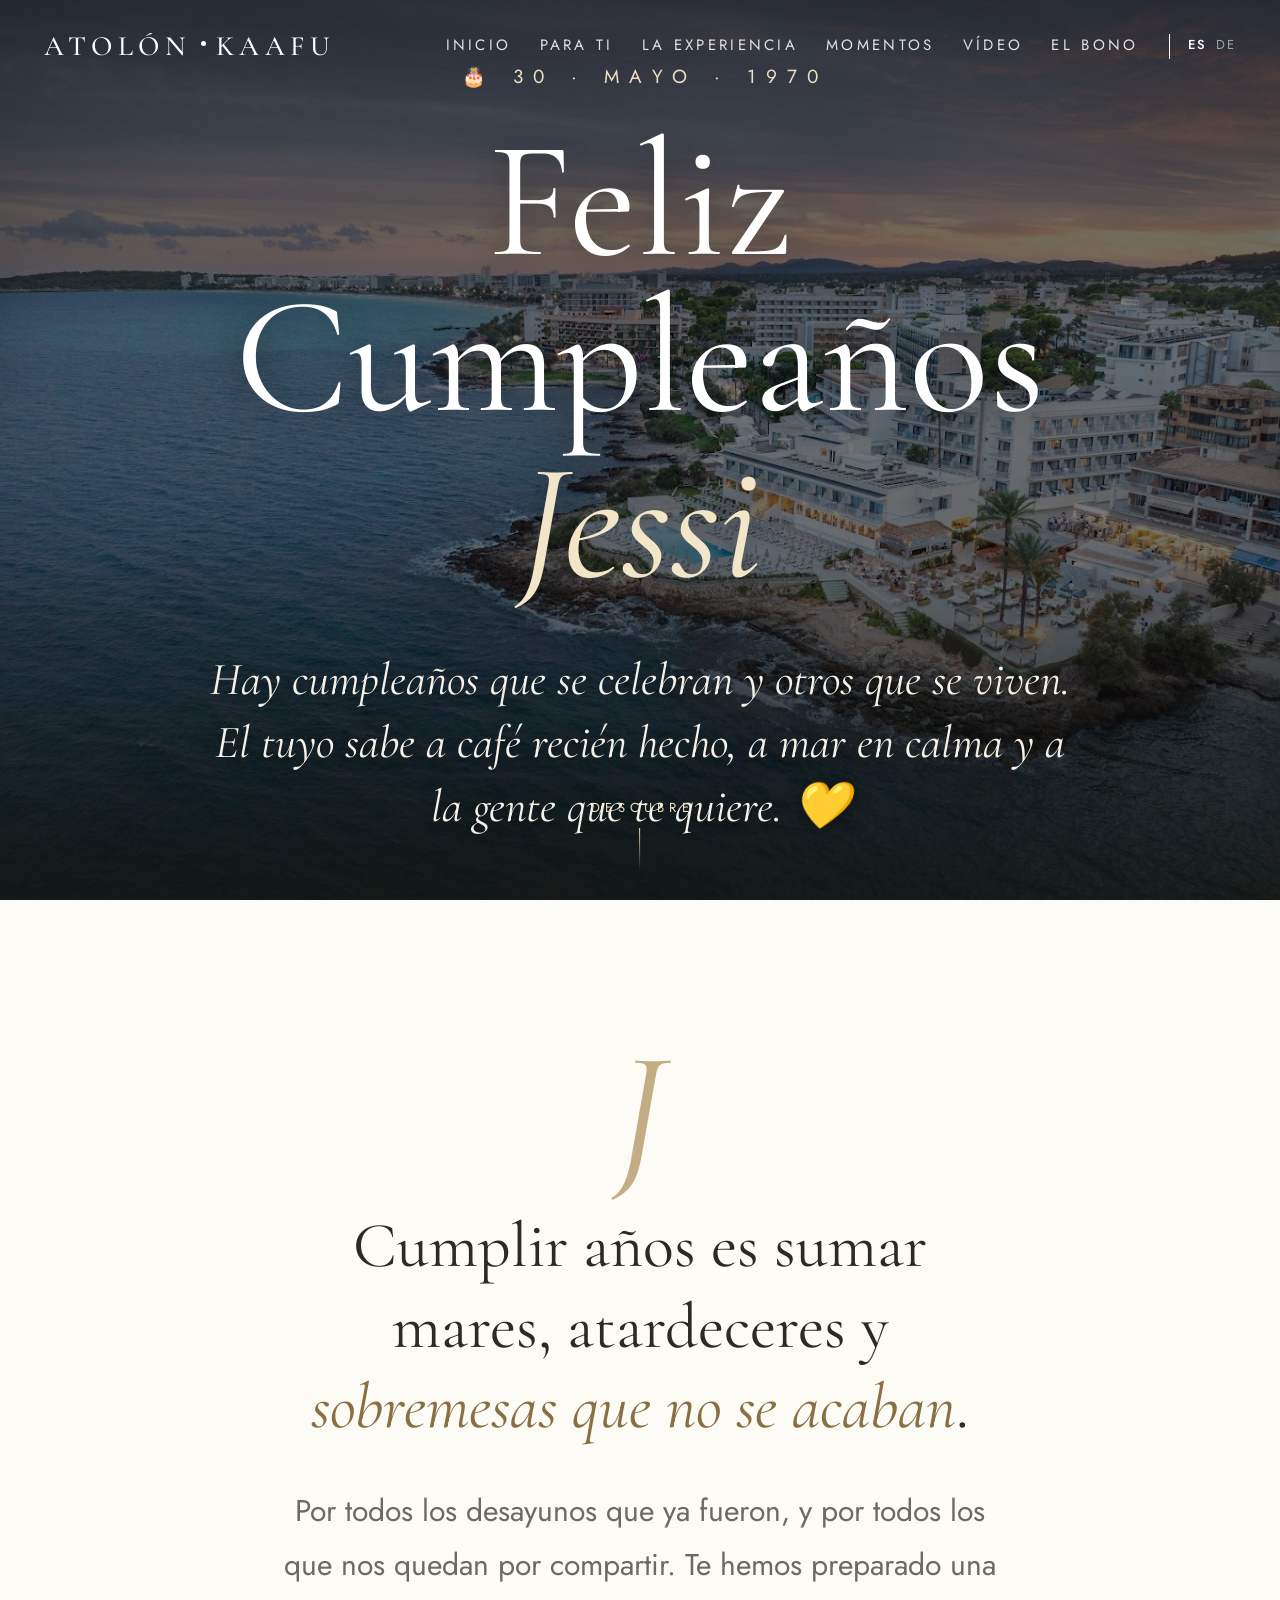
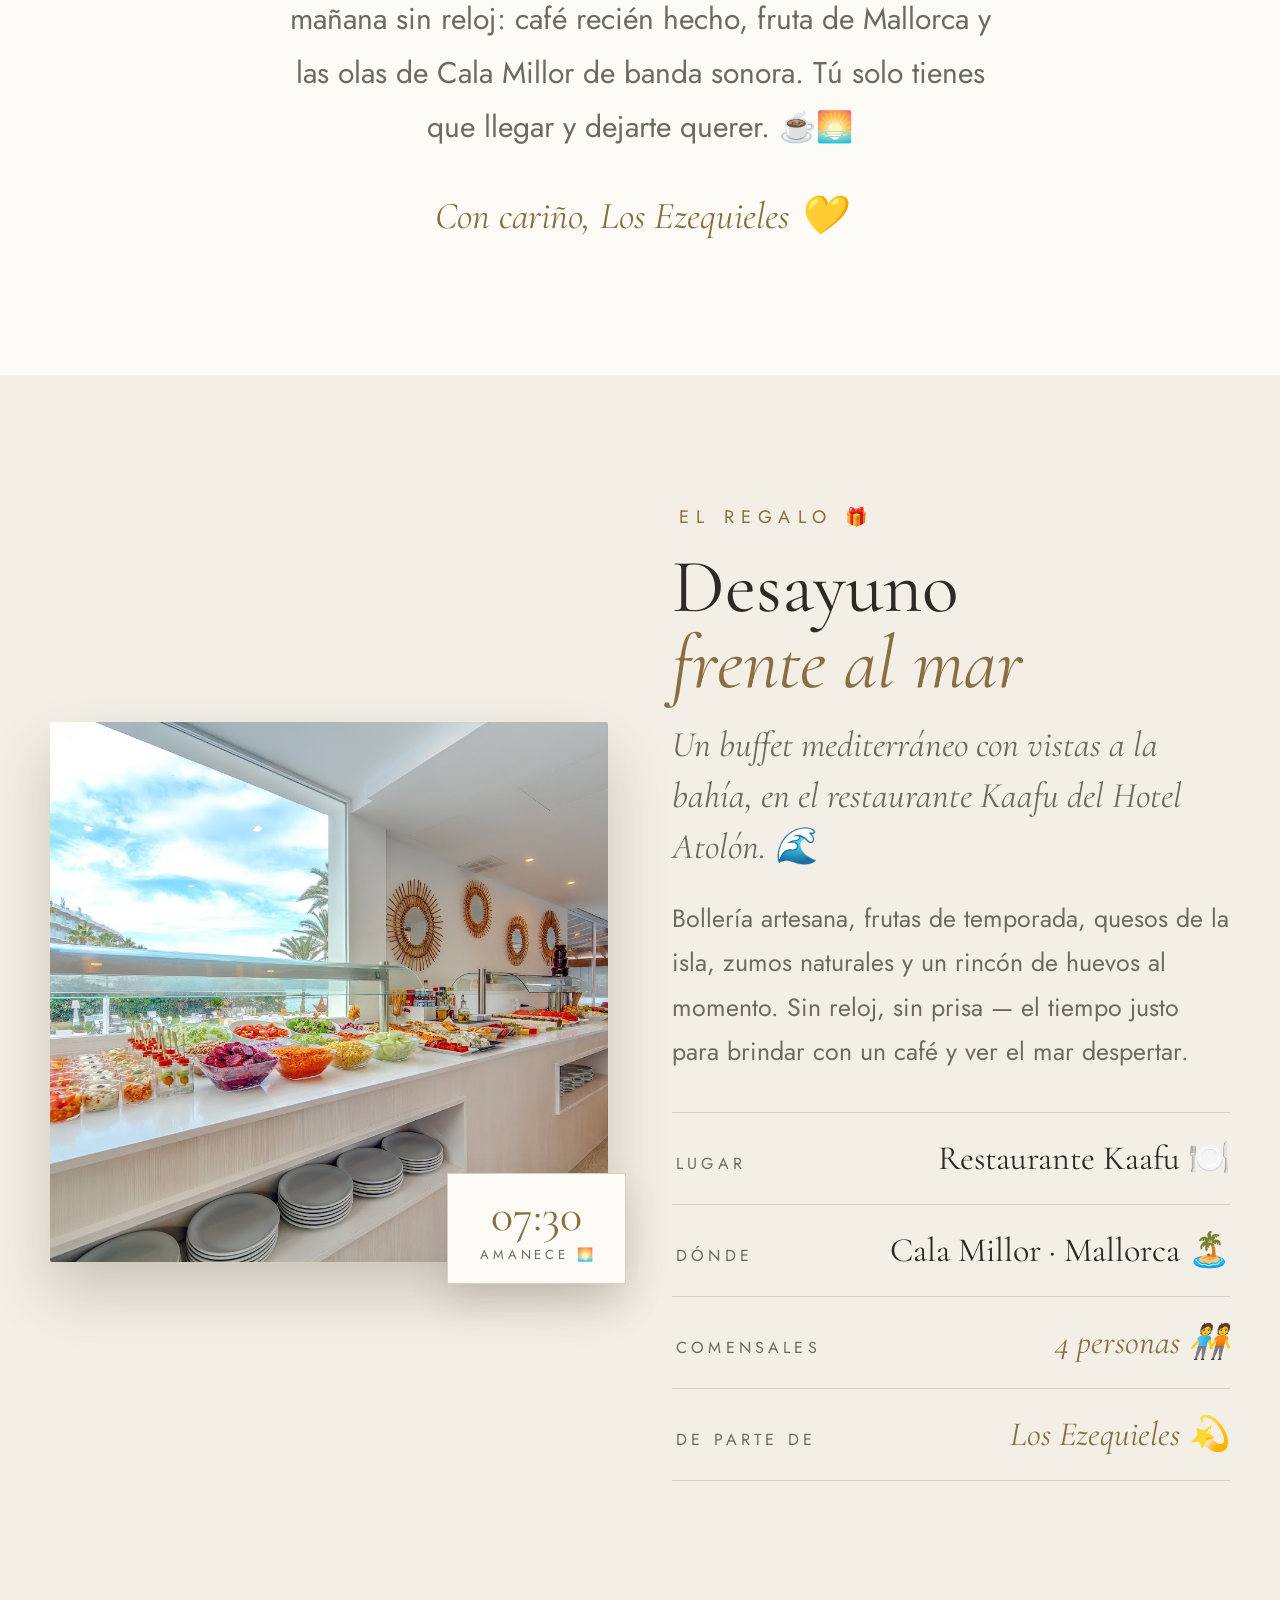
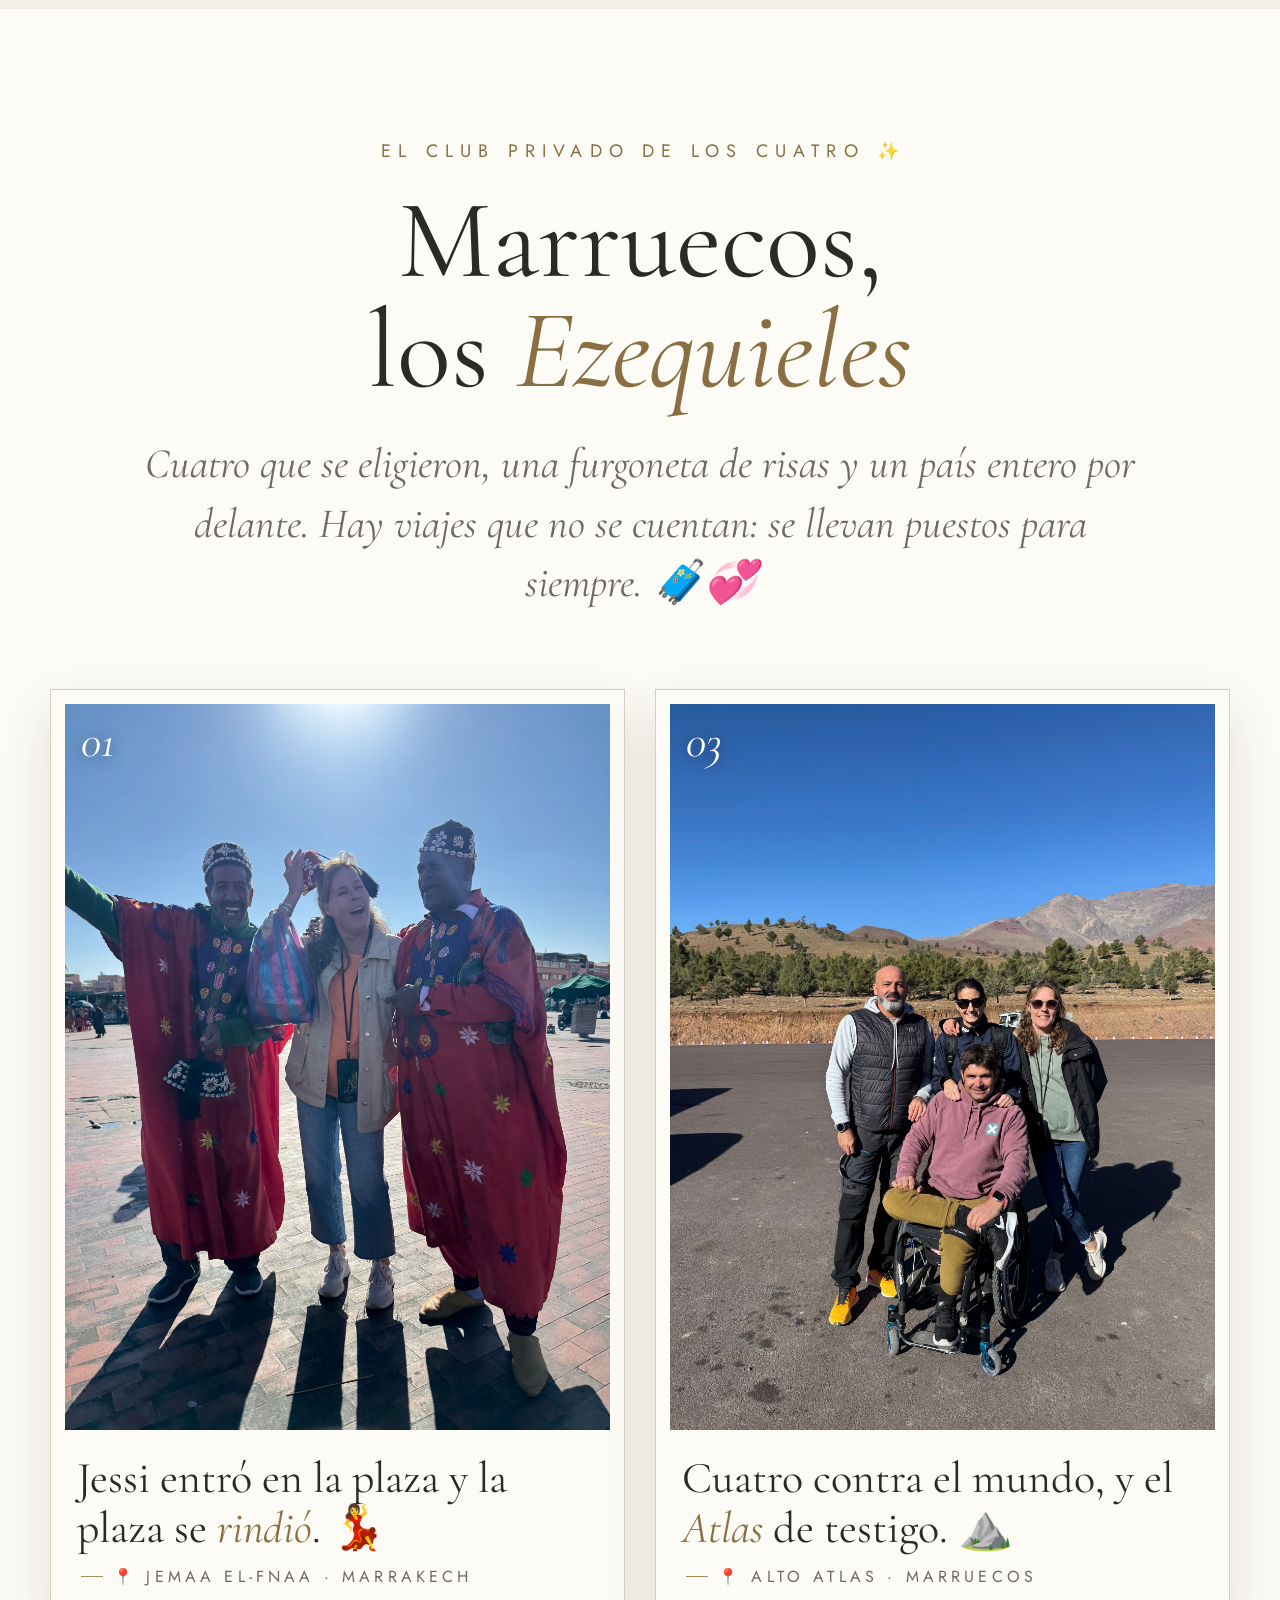
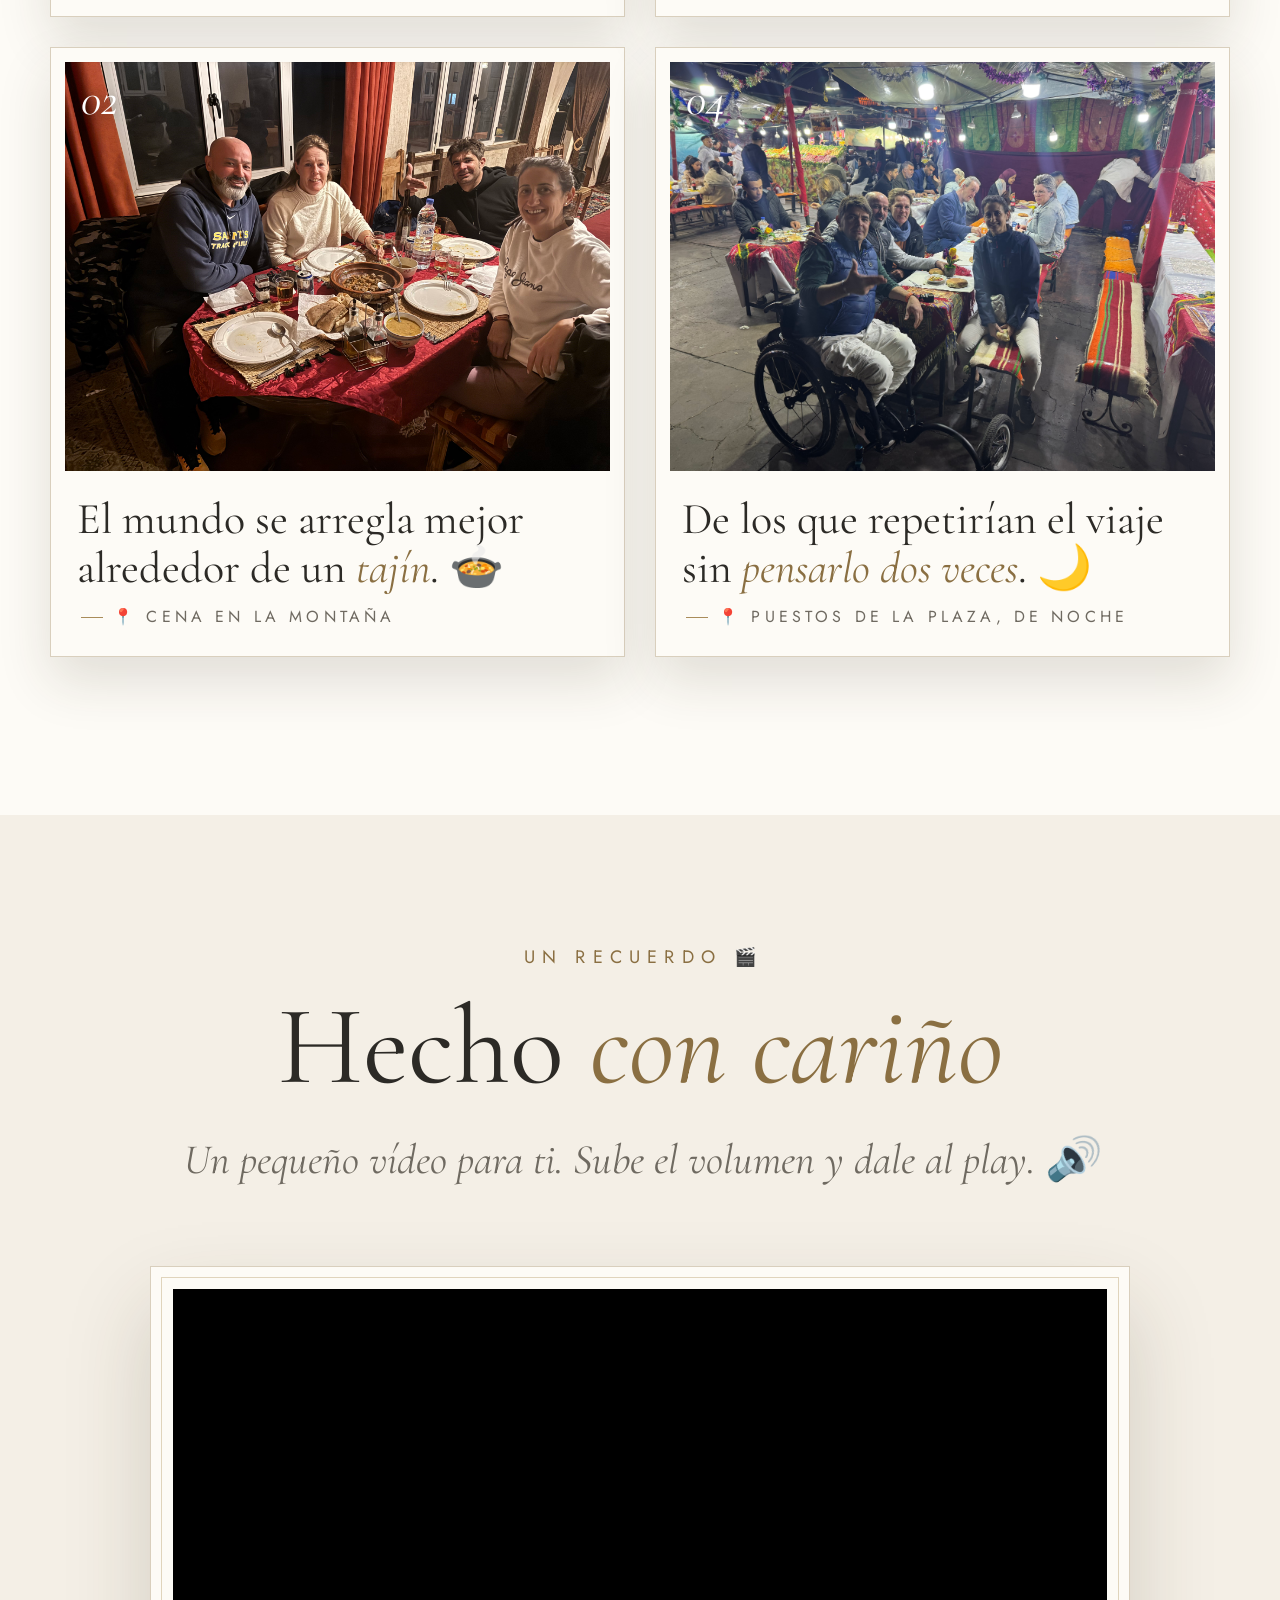
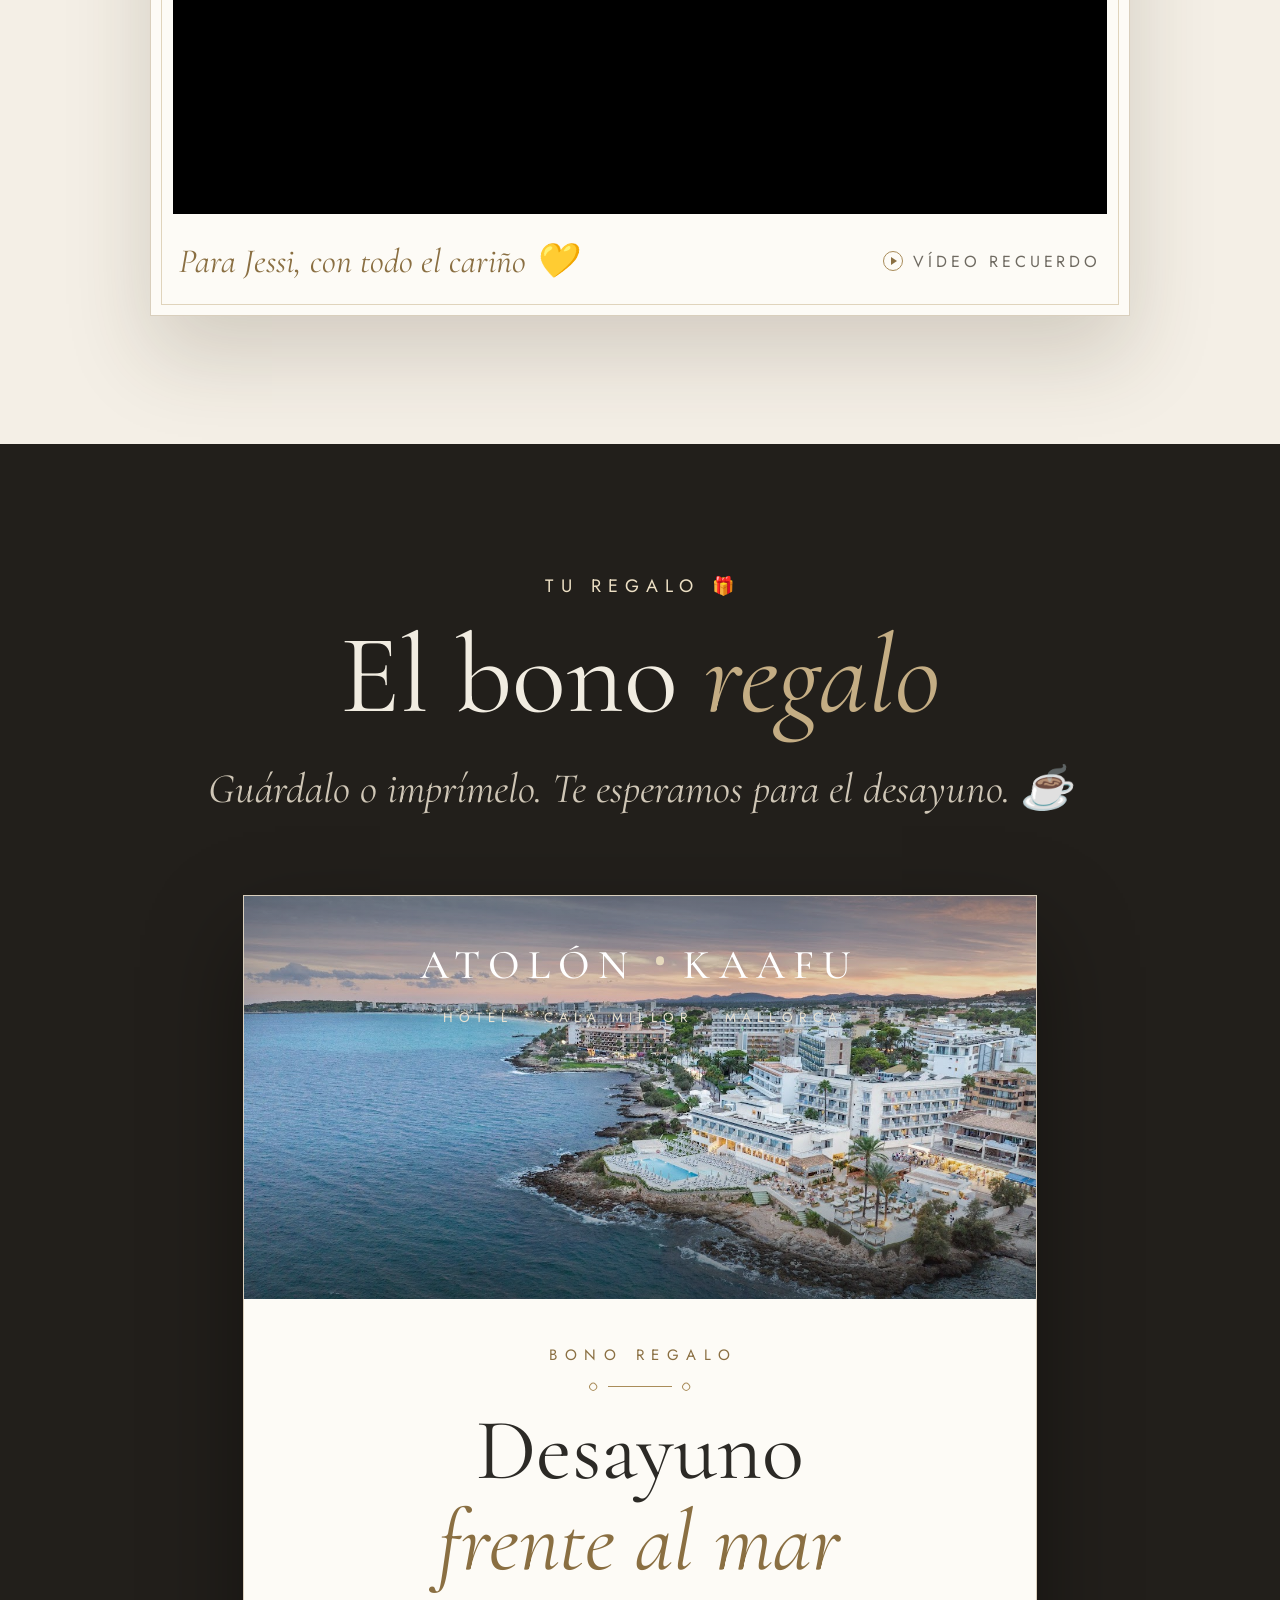
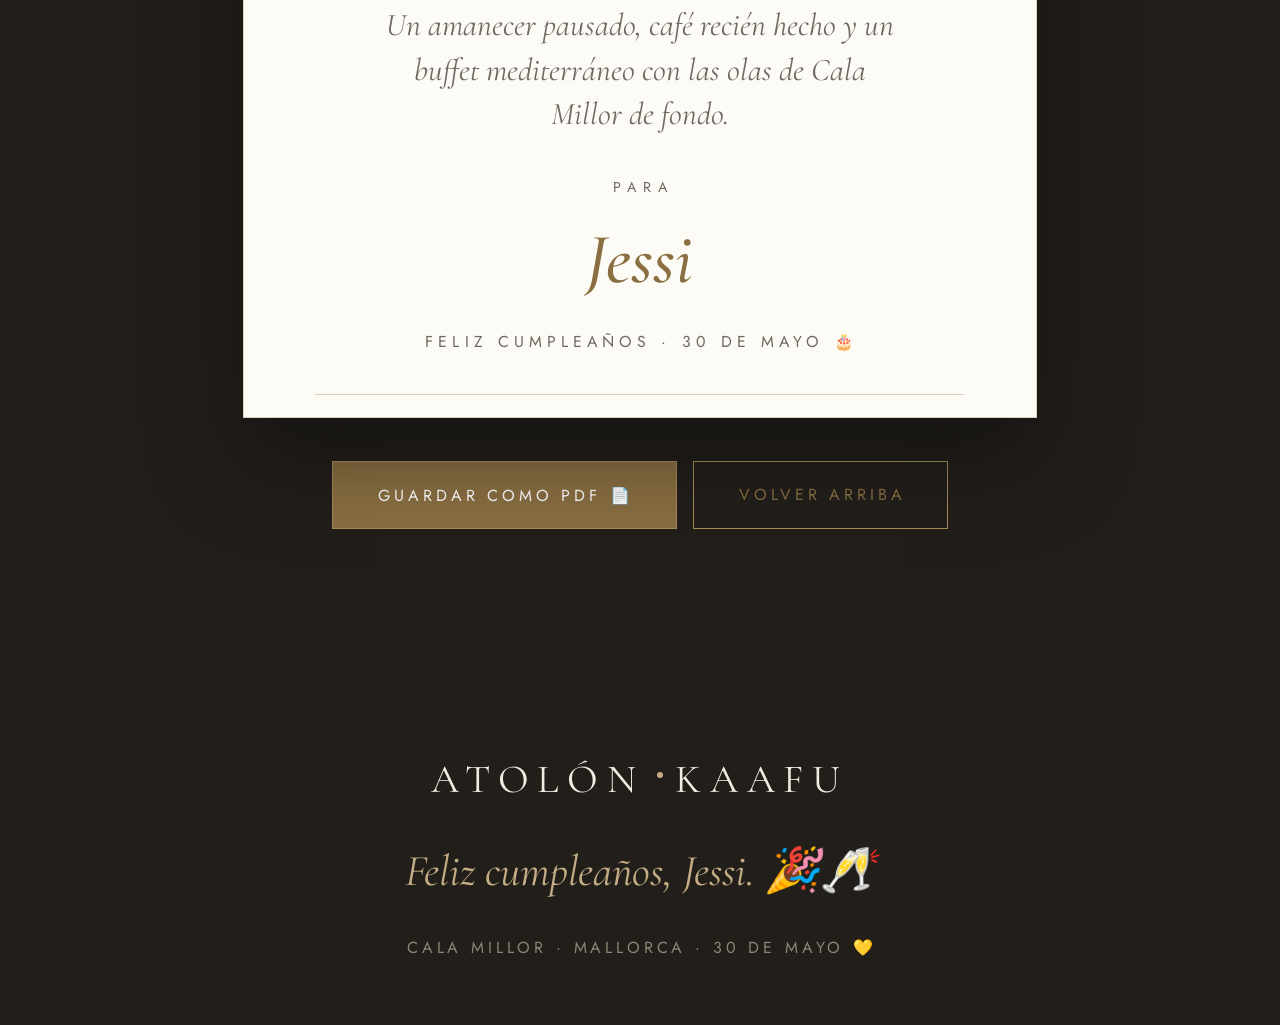
==== index.html @ 01379ce6 "Add files via upload" ====
<!DOCTYPE html>
<html lang="es">
<head>
<meta charset="UTF-8">
<meta name="viewport" content="width=device-width, initial-scale=1.0">
<title>Feliz Cumpleaños, Jessi · Hotel Atolón</title>
<meta name="description" content="Un regalo para Jessi — desayuno frente al mar en el Hotel Atolón, Cala Millor.">
<link rel="preconnect" href="https://fonts.googleapis.com">
<link rel="preconnect" href="https://fonts.gstatic.com" crossorigin>
<link href="https://fonts.googleapis.com/css2?family=Cormorant+Garamond:ital,wght@0,300;0,400;0,500;0,600;1,400;1,500;1,600&family=Jost:wght@300;400;500&display=swap" rel="stylesheet">
<link rel="stylesheet" href="styles.css">
</head>
<body>

  <!-- NAV -->
  <nav class="nav" id="nav">
    <div class="logo">Atolón <span class="dot"></span> Kaafu</div>
    <div class="links">
      <a href="#hero">Inicio</a>
      <a href="#mensaje" class="hide-sm">Para ti</a>
      <a href="#experiencia">La experiencia</a>
      <a href="#momentos" class="hide-sm">Momentos</a>
      <a href="#video" class="hide-sm">Vídeo</a>
      <a href="#bono">El bono</a>
      <span class="lang"><a href="index.html" class="on">ES</a><a href="index-de.html">DE</a></span>
    </div>
  </nav>

  <!-- HERO -->
  <header class="hero" id="hero" data-screen-label="Inicio">
    <div class="bg"><img src="assets/hotel-aerial.jpg" alt="Hotel Atolón frente al mar al atardecer"></div>
    <div class="inner">
      <div class="date">🎂 30 · Mayo · 1970</div>
      <h1>Feliz Cumpleaños<span class="l2">Jessi</span></h1>
      <p class="lede">Hay cumpleaños que se celebran y otros que se viven. El tuyo sabe a café recién hecho, a mar en calma y a la gente que te quiere. 💛</p>
    </div>
    <div class="scrolldown">
      <span class="word">Descubre</span>
      <span class="line"></span>
    </div>
  </header>

  <!-- MENSAJE -->
  <section class="section" id="mensaje" data-screen-label="Mensaje">
    <div class="message">
      <div class="monogram reveal">J</div>
      <p class="quote reveal d1">Cumplir años es sumar mares, atardeceres y <em>sobremesas que no se acaban</em>.</p>
      <p class="body reveal d2">Por todos los desayunos que ya fueron, y por todos los que nos quedan por compartir. Te hemos preparado una mañana sin reloj: café recién hecho, fruta de Mallorca y las olas de Cala Millor de banda sonora. Tú solo tienes que llegar y dejarte querer. ☕🌅</p>
      <p class="sign reveal d2">Con cariño, Los Ezequieles 💛</p>
    </div>
  </section>

  <!-- EXPERIENCIA -->
  <section class="section sand" id="experiencia" data-screen-label="La experiencia">
    <div class="wrap">
      <div class="split">
        <div class="media reveal">
          <img src="assets/breakfast.jpg" alt="Buffet de desayuno del Hotel Atolón con vistas al mar">
          <div class="tag">
            <div class="n">07:30</div>
            <div class="t">Amanece 🌅</div>
          </div>
        </div>
        <div class="copy">
          <div class="eyebrow reveal">El regalo 🎁</div>
          <h2 class="reveal d1">Desayuno<br><span class="script">frente al mar</span></h2>
          <p class="lede reveal d1">Un buffet mediterráneo con vistas a la bahía, en el restaurante Kaafu del Hotel Atolón. 🌊</p>
          <p class="p reveal d2">Bollería artesana, frutas de temporada, quesos de la isla, zumos naturales y un rincón de huevos al momento. Sin reloj, sin prisa — el tiempo justo para brindar con un café y ver el mar despertar.</p>
          <ul class="details reveal d2">
            <li><span class="k">Lugar</span><span class="v">Restaurante Kaafu 🍽️</span></li>
            <li><span class="k">Dónde</span><span class="v">Cala Millor · Mallorca 🏝️</span></li>
            <li><span class="k">Comensales</span><span class="v gold">4 personas 🧑‍🤝‍🧑</span></li>
            <li><span class="k">De parte de</span><span class="v gold">Los Ezequieles 💫</span></li>
          </ul>
        </div>
      </div>
    </div>
  </section>

  <!-- MOMENTOS -->
  <section class="section" id="momentos" data-screen-label="Momentos">
    <div class="wrap">
      <div class="sec-head">
        <div class="eyebrow reveal">El club privado de los cuatro ✨</div>
        <h2 class="reveal d1">Marruecos, los <span class="script">Ezequieles</span></h2>
        <p class="reveal d1">Cuatro que se eligieron, una furgoneta de risas y un país entero por delante. Hay viajes que no se cuentan: se llevan puestos para siempre. 🧳💞</p>
      </div>
      <div class="album reveal d1">

        <article class="pcard">
          <div class="frame">
            <span class="num">01</span>
            <img src="assets/jessi-plaza.jpg" alt="Jessi riendo con dos músicos gnaoua en la plaza Jemaa el-Fnaa">
          </div>
          <div class="cap">
            <div class="t">Jessi entró en la plaza y la plaza se <em>rindió</em>. 💃</div>
            <div class="loc">📍 Jemaa el-Fnaa · Marrakech</div>
          </div>
        </article>

        <article class="pcard">
          <div class="frame">
            <span class="num">02</span>
            <img src="assets/cena-tajine.jpg" alt="Los cuatro cenando un tajín de noche en la montaña">
          </div>
          <div class="cap">
            <div class="t">El mundo se arregla mejor alrededor de un <em>tajín</em>. 🍲</div>
            <div class="loc">📍 Cena en la montaña</div>
          </div>
        </article>

        <article class="pcard">
          <div class="frame">
            <span class="num">03</span>
            <img src="assets/los-cuatro-atlas.jpg" alt="Los cuatro Ezequieles con el Alto Atlas de fondo">
          </div>
          <div class="cap">
            <div class="t">Cuatro contra el mundo, y el <em>Atlas</em> de testigo. ⛰️</div>
            <div class="loc">📍 Alto Atlas · Marruecos</div>
          </div>
        </article>

        <article class="pcard">
          <div class="frame">
            <span class="num">04</span>
            <img src="assets/mercado-noche.jpg" alt="El grupo cenando en los puestos de la plaza de noche">
          </div>
          <div class="cap">
            <div class="t">De los que repetirían el viaje sin <em>pensarlo dos veces</em>. 🌙</div>
            <div class="loc">📍 Puestos de la plaza, de noche</div>
          </div>
        </article>

      </div>
    </div>
  </section>

  <!-- VÍDEO -->
  <section class="section sand" id="video" data-screen-label="Vídeo">
    <div class="wrap">
      <div class="sec-head">
        <div class="eyebrow reveal">Un recuerdo 🎬</div>
        <h2 class="reveal d1">Hecho <span class="script">con cariño</span></h2>
        <p class="reveal d1">Un pequeño vídeo para ti. Sube el volumen y dale al play. 🔊</p>
      </div>
      <div class="video-card reveal d1">
        <div class="video-frame">
          <iframe src="https://www.youtube.com/embed/BehBSQ5WoAU?si=TJUaUdNlnU8aFj0b" title="Vídeo recuerdo para Jessi" frameborder="0" allow="accelerometer; autoplay; clipboard-write; encrypted-media; gyroscope; picture-in-picture; web-share" referrerpolicy="strict-origin-when-cross-origin" allowfullscreen></iframe>
        </div>
        <div class="video-cap">
          <span class="t">Para Jessi, con todo el cariño 💛</span>
          <span class="s"><span class="play"></span>Vídeo recuerdo</span>
        </div>
      </div>
    </div>
  </section>

  <!-- BONO -->
  <section class="section night" id="bono" data-screen-label="El bono">
    <div class="wrap">
      <div class="sec-head">
        <div class="eyebrow light reveal">Tu regalo 🎁</div>
        <h2 class="reveal d1" style="color:#f1ece1">El bono <span style="color:var(--gold-soft);font-style:italic">regalo</span></h2>
        <p class="reveal d1" style="color:#cfc6b6">Guárdalo o imprímelo. Te esperamos para el desayuno. ☕</p>
      </div>

      <div class="bono-stage reveal d1">
        <!-- VOUCHER CARD -->
        <div class="voucher" id="voucherCard" data-screen-label="Bono Regalo">
          <div class="v-hero">
            <img src="assets/hotel-aerial.jpg" alt="Hotel Atolón al atardecer">
            <div class="v-brand">
              <div class="m">Atolón <span class="dot"></span> Kaafu</div>
              <div class="s">Hotel · Cala Millor · Mallorca</div>
            </div>
          </div>
          <div class="v-body">
            <div class="v-eyebrow">Bono Regalo</div>
            <div class="v-rule"></div>
            <h3 class="v-title">Desayuno<br><em>frente al mar</em></h3>
            <p class="v-lede">Un amanecer pausado, café recién hecho y un buffet mediterráneo con las olas de Cala Millor de fondo.</p>
            <div class="v-for">
              <div class="l">Para</div>
              <div class="n">Jessi</div>
              <div class="o">Feliz cumpleaños · 30 de mayo 🎂</div>
            </div>
            <div class="v-offer">
              <div class="col"><span class="k">La experiencia</span><span class="vv">Buffet de desayuno</span></div>
              <div class="thumb"><img src="assets/breakfast.jpg" alt="Buffet de desayuno"></div>
              <div class="col"><span class="k">Comensales</span><span class="vv">4 personas</span></div>
            </div>
            <div class="v-foot">
              <div class="who">De parte de<br><b>Los Ezequieles</b> · seremos 4</div>
              <div class="loc"><div class="big">Hotel Atolón &amp; Kaafu</div>Passeig Marítim, Cala Millor<br>Illes Balears · España</div>
            </div>
          </div>
        </div>
      </div>

      <div class="bono-actions reveal d1">
        <button class="btn solid" onclick="window.print()">Guardar como PDF 📄</button>
        <a class="btn" href="#hero">Volver arriba</a>
      </div>
    </div>
  </section>

  <!-- FOOTER -->
  <footer class="foot-site">
    <div class="logo">Atolón <span class="dot"></span> Kaafu</div>
    <p class="msg">Feliz cumpleaños, Jessi. 🎉🥂</p>
    <p class="fine">Cala Millor · Mallorca · 30 de mayo 💛</p>
  </footer>

  <script>
    document.documentElement.classList.add('js');
    // nav background on scroll
    const nav = document.getElementById('nav');
    const onScroll = () => nav.classList.toggle('solid', window.scrollY > window.innerHeight * 0.7);
    window.addEventListener('scroll', onScroll, {passive:true});
    onScroll();

    // reveal — driven by inline styles so it can never get stuck hidden
    const reveals = [...document.querySelectorAll('.reveal')];
    const hide = (el) => { el.style.opacity = '0'; el.style.transform = 'translateY(28px)'; };
    const show = (el) => { el.style.opacity = '1'; el.style.transform = 'none'; };
    const revealAll = () => reveals.forEach(show);
    const inView = (el) => { const r = el.getBoundingClientRect(); return r.top < window.innerHeight * 0.94 && r.bottom > 0; };

    // set the hidden start state only once we know JS is running
    reveals.forEach(hide);

    // reveal whatever is already on screen on the next frame (so the transition runs)
    requestAnimationFrame(() => reveals.forEach(el => { if (inView(el)) show(el); }));

    if ('IntersectionObserver' in window) {
      const io = new IntersectionObserver((entries) => {
        entries.forEach(e => { if (e.isIntersecting) { show(e.target); io.unobserve(e.target); } });
      }, { threshold: 0.12, rootMargin: '0px 0px -6% 0px' });
      reveals.forEach(el => io.observe(el));
    }
    // scroll backup in case IO is flaky
    window.addEventListener('scroll', () => reveals.forEach(el => { if (inView(el)) show(el); }), { passive: true });
    // safety net: never leave anything hidden
    setTimeout(revealAll, 1600);
  </script>
</body>
</html>
---- styles.css ----
/* ============================================================
   Feliz Cumpleaños Jessi · mini-site
   Visual DNA: Hotel Atolón & Kaafu — Mediterranean, gold, serif
   Tipografía XL + responsive al máximo
   ============================================================ */

:root{
  --ink:#2c2a26;
  --soft:#6f6a61;
  --gold:#a98c5a;
  --gold-deep:#8a6f42;
  --gold-soft:#c4ad84;
  --sand:#f4efe6;
  --sand-deep:#ece4d4;
  --line:#d9cfbd;
  --paper:#fdfbf6;
  --night:#221f1b;
  --serif:'Cormorant Garamond',Georgia,serif;
  --sans:'Jost',-apple-system,sans-serif;
}

*{margin:0;padding:0;box-sizing:border-box;}
html{scroll-behavior:smooth;-webkit-text-size-adjust:100%;}
body{
  font-family:var(--sans);
  color:var(--ink);
  background:var(--paper);
  font-size:clamp(19px,1.3vw + 14px,25px);
  line-height:1.62;
  -webkit-font-smoothing:antialiased;
  overflow-x:hidden;
}
img{display:block;max-width:100%;}
a{color:inherit;text-decoration:none;}

/* ---------- shared atoms ---------- */
.eyebrow{
  font-size:clamp(14px,1.6vw,18px);letter-spacing:.4em;text-transform:uppercase;
  color:var(--gold-deep);font-weight:400;padding-left:.4em;
}
.eyebrow.light{color:#ecdfc4;}

h1,h2,h3{font-family:var(--serif);font-weight:400;line-height:1.04;}
.script{font-style:italic;color:var(--gold-deep);}

/* reveal — JS drives opacity/transform via inline styles (bulletproof).
   Default state is fully visible, so no-JS or JS-failure shows everything. */
.reveal{transition:opacity 1s ease,transform 1s cubic-bezier(.2,.7,.2,1);}
.reveal.d1{transition-delay:.12s;}
.reveal.d2{transition-delay:.24s;}
.reveal.d3{transition-delay:.36s;}

/* ============================================================
   NAV
   ============================================================ */
.nav{
  position:fixed;top:0;left:0;right:0;z-index:50;
  display:flex;align-items:center;justify-content:space-between;gap:16px;
  padding:clamp(14px,2.2vw,24px) clamp(18px,4vw,44px);
  transition:background .5s ease,padding .5s ease,box-shadow .5s ease;
  color:#fff;
}
.nav.solid{
  background:rgba(253,251,246,.93);
  backdrop-filter:blur(10px);
  color:var(--ink);
  padding-top:clamp(11px,1.6vw,16px);padding-bottom:clamp(11px,1.6vw,16px);
  box-shadow:0 1px 0 var(--line);
}
.nav .logo{
  font-family:var(--serif);font-size:clamp(20px,2.4vw,28px);font-weight:500;
  letter-spacing:.2em;text-transform:uppercase;display:flex;align-items:center;gap:10px;white-space:nowrap;
}
.nav .logo .dot{width:5px;height:5px;border-radius:50%;background:currentColor;transform:translateY(-3px);}
.nav .links{display:flex;gap:clamp(16px,2.2vw,34px);align-items:center;}
.nav .links a{
  font-size:clamp(12px,1.3vw,15px);letter-spacing:.22em;text-transform:uppercase;font-weight:400;
  position:relative;padding-bottom:4px;opacity:.85;transition:opacity .3s;white-space:nowrap;
}
.nav .links a:hover{opacity:1;}
.nav .links a::after{
  content:"";position:absolute;left:0;bottom:0;height:1px;width:0;background:currentColor;transition:width .35s ease;
}
.nav .links a:hover::after{width:100%;}
.nav .lang{display:flex;gap:9px;align-items:center;padding-left:clamp(12px,1.6vw,18px);margin-left:2px;border-left:1px solid;border-color:currentColor;}
.nav .lang a{font-size:clamp(11px,1.2vw,13px);letter-spacing:.16em;opacity:.55;transition:opacity .3s;}
.nav .lang a:hover{opacity:.9;}
.nav .lang a.on{opacity:1;font-weight:500;}
@media(max-width:860px){
  .nav .links a.hide-sm{display:none;}
}
@media(max-width:520px){
  .nav .logo{font-size:18px;letter-spacing:.14em;}
  .nav .links{gap:16px;}
  .nav .links a{font-size:12px;letter-spacing:.12em;}
}

/* ============================================================
   HERO
   ============================================================ */
.hero{
  position:relative;height:100vh;height:100svh;min-height:600px;
  display:flex;flex-direction:column;align-items:center;justify-content:center;
  text-align:center;color:#fff;overflow:hidden;
}
.hero .bg{position:absolute;inset:0;}
.hero .bg img{width:100%;height:100%;object-fit:cover;object-position:center 45%;
  filter:brightness(.66) saturate(1.04) contrast(1.04);
  transform:scale(1.06);animation:slowzoom 18s ease-out forwards;}
@keyframes slowzoom{to{transform:scale(1);}}
.hero::after{
  content:"";position:absolute;inset:0;
  background:
    linear-gradient(180deg,rgba(16,18,24,.62) 0%,rgba(16,18,24,.30) 32%,rgba(16,18,24,.34) 60%,rgba(22,20,16,.78) 100%),
    radial-gradient(120% 80% at 50% 42%,rgba(0,0,0,0) 38%,rgba(0,0,0,.34) 100%);
}
.hero .inner{position:relative;z-index:2;padding:0 clamp(20px,5vw,24px);max-width:1000px;}
.hero .date{
  font-size:clamp(13px,1.8vw,19px);letter-spacing:.55em;text-transform:uppercase;color:#ecdfc4;padding-left:.55em;
  margin-bottom:clamp(20px,3vw,30px);
}
.hero h1{
  font-size:clamp(64px,13vw,180px);
  font-weight:400;line-height:.94;text-shadow:0 2px 30px rgba(0,0,0,.28);text-wrap:balance;
}
.hero h1 .l2{display:block;font-style:italic;color:#f3e6c8;margin-top:.06em;}
.hero .lede{
  font-family:var(--serif);font-style:italic;font-size:clamp(25px,3.8vw,46px);
  color:#f6f1e8;margin-top:clamp(28px,4vw,46px);line-height:1.38;max-width:880px;margin-left:auto;margin-right:auto;
  text-shadow:0 1px 18px rgba(0,0,0,.45);
}
.scrolldown{
  position:absolute;bottom:30px;left:50%;transform:translateX(-50%);z-index:2;
  display:flex;flex-direction:column;align-items:center;gap:10px;color:#ecdfc4;
}
.scrolldown .word{font-size:clamp(10px,1.3vw,13px);letter-spacing:.4em;text-transform:uppercase;padding-left:.4em;}
.scrolldown .line{width:1px;height:42px;background:linear-gradient(#ecdfc4,transparent);animation:drop 2s ease-in-out infinite;}
@keyframes drop{0%,100%{opacity:.3;transform:scaleY(.6);}50%{opacity:1;transform:scaleY(1);}}

/* ============================================================
   SECTION shell
   ============================================================ */
.section{padding:clamp(72px,10vw,140px) clamp(20px,4.5vw,44px);position:relative;}
.section.sand{background:var(--sand);}
.section.night{background:var(--night);color:#f1ece1;}
.wrap{max-width:1180px;margin:0 auto;}
.sec-head{text-align:center;max-width:1000px;margin:0 auto clamp(48px,7vw,76px);}
.sec-head h2{font-size:clamp(46px,9vw,112px);margin-top:clamp(14px,2vw,20px);text-wrap:balance;line-height:.98;}
.sec-head p{font-family:var(--serif);font-style:italic;font-size:clamp(24px,3.7vw,42px);color:var(--soft);margin-top:clamp(18px,2.6vw,28px);line-height:1.42;text-wrap:pretty;}

/* ---------- MENSAJE ---------- */
.message{text-align:center;max-width:880px;margin:0 auto;}
.message .monogram{
  font-family:var(--serif);font-style:italic;font-size:clamp(96px,17vw,170px);color:var(--gold-soft);
  line-height:1;opacity:.5;
}
.message .quote{
  font-family:var(--serif);font-size:clamp(30px,6vw,64px);line-height:1.26;color:var(--ink);
  margin-top:8px;font-weight:400;text-wrap:balance;
}
.message .quote em{color:var(--gold-deep);}
.message .body{font-size:clamp(20px,2.7vw,30px);line-height:1.8;color:var(--soft);margin-top:clamp(26px,3.4vw,36px);max-width:720px;margin-left:auto;margin-right:auto;}
.message .sign{font-family:var(--serif);font-style:italic;font-size:clamp(26px,3.4vw,38px);color:var(--gold-deep);margin-top:clamp(24px,3vw,32px);}

/* ---------- EXPERIENCIA (split) ---------- */
.split{display:grid;grid-template-columns:1fr 1fr;gap:clamp(40px,5vw,68px);align-items:center;}
.split .media{position:relative;}
.split .media img{width:100%;height:min(60vh,560px);object-fit:cover;border-radius:2px;
  box-shadow:0 30px 60px rgba(60,48,28,.22);}
.split .media .tag{
  position:absolute;bottom:-22px;right:-18px;background:var(--paper);
  border:1px solid var(--line);padding:clamp(12px,1.6vw,18px) clamp(18px,2.4vw,28px);text-align:center;box-shadow:0 16px 36px rgba(60,48,28,.16);
}
.split .media .tag .n{font-family:var(--serif);font-size:clamp(32px,4vw,46px);color:var(--gold-deep);line-height:1;}
.split .media .tag .t{font-size:clamp(10px,1.3vw,13px);letter-spacing:.3em;text-transform:uppercase;color:var(--soft);margin-top:6px;padding-left:.3em;}
.split .copy h2{font-size:clamp(40px,6vw,76px);margin-top:16px;line-height:1.0;}
.split .copy .lede{font-family:var(--serif);font-style:italic;font-size:clamp(24px,3.2vw,36px);color:var(--soft);margin-top:18px;line-height:1.42;}
.split .copy .p{font-size:clamp(19px,2.2vw,25px);line-height:1.78;color:var(--soft);margin-top:24px;}
.details{list-style:none;margin-top:clamp(28px,3.4vw,38px);border-top:1px solid var(--line);}
.details li{display:flex;justify-content:space-between;align-items:baseline;gap:20px;
  padding:clamp(14px,1.8vw,18px) 0;border-bottom:1px solid var(--line);}
.details li .k{font-size:clamp(13px,1.5vw,16px);letter-spacing:.26em;text-transform:uppercase;color:var(--soft);padding-left:.26em;}
.details li .v{font-family:var(--serif);font-size:clamp(24px,2.9vw,34px);color:var(--ink);text-align:right;}
.details li .v.gold{color:var(--gold-deep);font-style:italic;}
@media(max-width:860px){
  .split{grid-template-columns:1fr;gap:46px;}
  .split .media img{height:min(70vw,460px);}
  .split .media .tag{right:14px;bottom:-18px;}
}

/* ---------- ÁLBUM (photo cards) ---------- */
.album{columns:2;column-gap:clamp(20px,2.6vw,30px);}
.pcard{
  break-inside:avoid;margin:0 0 clamp(20px,2.6vw,30px);background:var(--paper);
  border:1px solid var(--line);padding:clamp(10px,1.4vw,14px) clamp(10px,1.4vw,14px) 0;
  box-shadow:0 24px 50px rgba(60,48,28,.14);
  transition:transform .5s cubic-bezier(.2,.7,.2,1),box-shadow .5s ease;
}
.pcard:hover{transform:translateY(-6px);box-shadow:0 34px 70px rgba(60,48,28,.22);}
.pcard .frame{position:relative;overflow:hidden;background:var(--sand-deep);}
.pcard .frame img{width:100%;display:block;transition:transform 1.2s cubic-bezier(.2,.7,.2,1);}
.pcard:hover .frame img{transform:scale(1.05);}
.pcard .num{
  position:absolute;top:14px;left:16px;z-index:2;
  font-family:var(--serif);font-style:italic;font-size:clamp(34px,4vw,46px);color:#fff;
  text-shadow:0 2px 14px rgba(0,0,0,.5);line-height:1;
}
.pcard .cap{padding:clamp(18px,2.4vw,24px) clamp(8px,1.4vw,12px) clamp(20px,2.6vw,26px);display:flex;flex-direction:column;gap:11px;}
.pcard .cap .t{font-family:var(--serif);font-size:clamp(28px,3.5vw,44px);line-height:1.12;color:var(--ink);text-wrap:pretty;}
.pcard .cap .t em{font-style:italic;color:var(--gold-deep);}
.pcard .cap .loc{
  display:flex;align-items:center;gap:10px;
  font-size:clamp(13px,1.5vw,16px);letter-spacing:.26em;text-transform:uppercase;color:var(--soft);padding-left:.26em;
}
.pcard .cap .loc::before{content:"";width:22px;height:1px;background:var(--gold);flex:none;}
@media(max-width:760px){.album{columns:1;}}

/* ---------- VÍDEO ---------- */
.video-card{
  max-width:980px;margin:0 auto;background:var(--paper);
  border:1px solid var(--line);padding:clamp(12px,2vw,22px);
  box-shadow:0 40px 80px rgba(60,48,28,.18);position:relative;
}
.video-card::before{
  content:"";position:absolute;inset:clamp(6px,1.2vw,10px);border:1px solid var(--gold-soft);opacity:.5;pointer-events:none;
}
.video-frame{position:relative;width:100%;aspect-ratio:16/9;overflow:hidden;background:#000;}
.video-frame iframe{position:absolute;inset:0;width:100%;height:100%;border:0;}
.video-cap{display:flex;align-items:center;justify-content:space-between;gap:14px;
  padding:clamp(14px,2vw,20px) 6px 4px;flex-wrap:wrap;}
.video-cap .t{font-family:var(--serif);font-style:italic;font-size:clamp(24px,3vw,34px);color:var(--gold-deep);}
.video-cap .s{font-size:clamp(13px,1.5vw,16px);letter-spacing:.24em;text-transform:uppercase;color:var(--soft);padding-left:.24em;
  display:flex;align-items:center;gap:10px;}
.video-cap .s .play{width:20px;height:20px;border-radius:50%;border:1px solid var(--gold);
  display:inline-flex;align-items:center;justify-content:center;flex:none;}
.video-cap .s .play::before{content:"";border-left:6px solid var(--gold-deep);
  border-top:4px solid transparent;border-bottom:4px solid transparent;margin-left:1px;}

/* ---------- BONO (voucher card) ---------- */
.bono-stage{display:flex;flex-direction:column;align-items:center;}
.bono-actions{margin-top:clamp(28px,4vw,44px);display:flex;gap:16px;flex-wrap:wrap;justify-content:center;}
.btn{
  font-family:var(--sans);font-size:clamp(13px,1.6vw,16px);letter-spacing:.24em;text-transform:uppercase;
  padding:clamp(16px,2.1vw,20px) clamp(30px,3.6vw,42px);border:1px solid var(--gold);color:var(--gold-deep);background:transparent;
  cursor:pointer;transition:all .35s ease;padding-left:calc(clamp(30px,3.6vw,42px) + .24em);
}
.btn:hover{background:var(--gold-deep);color:#fff;border-color:var(--gold-deep);}
.btn.solid{background:var(--gold-deep);color:#fff;}
.btn.solid:hover{background:var(--ink);border-color:var(--ink);}

/* the card itself — A4 ratio, scales down responsively.
   Type is sized in cqw (container width) so it always fits the card. */
.voucher{
  width:210mm;max-width:100%;
  aspect-ratio:210/297;
  background:var(--paper);position:relative;overflow:hidden;
  box-shadow:0 40px 90px rgba(0,0,0,.4);
  border:1px solid var(--line);
  display:flex;flex-direction:column;
  container-type:inline-size;
}
.v-hero{position:relative;height:36%;flex:none;overflow:hidden;}
.v-hero img{width:100%;height:100%;object-fit:cover;object-position:center 42%;}
.v-hero::after{content:"";position:absolute;inset:0;
  background:linear-gradient(180deg,rgba(20,22,28,.4) 0%,rgba(20,22,28,0) 30%),
            linear-gradient(0deg,rgba(28,26,22,.5) 0%,rgba(28,26,22,0) 40%);}
.v-brand{position:absolute;top:9%;left:0;right:0;text-align:center;z-index:3;color:#fff;}
.v-brand .m{font-family:var(--serif);font-weight:500;font-size:5.2cqw;letter-spacing:.2em;text-transform:uppercase;
  display:flex;align-items:center;justify-content:center;gap:2.4cqw;}
.v-brand .m .dot{width:1.1cqw;height:1.1cqw;border-radius:50%;background:#e6d9bd;transform:translateY(-.6cqw);}
.v-brand .s{margin-top:1cqw;font-size:1.7cqw;letter-spacing:.46em;text-transform:uppercase;color:#e9e2d2;padding-left:.46em;}
.v-body{flex:1;padding:5.5cqw 9cqw 0;display:flex;flex-direction:column;align-items:center;text-align:center;}
.v-eyebrow{font-size:1.9cqw;letter-spacing:.5em;text-transform:uppercase;color:var(--gold-deep);padding-left:.5em;}
.v-rule{width:8cqw;height:1px;background:var(--gold);margin:2.4cqw 0;position:relative;}
.v-rule::before,.v-rule::after{content:"";position:absolute;top:50%;width:.8cqw;height:.8cqw;border:1px solid var(--gold);
  border-radius:50%;transform:translateY(-50%) rotate(45deg);}
.v-rule::before{left:-2.4cqw;}.v-rule::after{right:-2.4cqw;}
.v-title{font-family:var(--serif);font-size:11cqw;line-height:1.04;color:var(--ink);}
.v-title em{font-style:italic;color:var(--gold-deep);white-space:nowrap;}
.v-lede{font-family:var(--serif);font-style:italic;font-size:4cqw;color:var(--soft);margin-top:2cqw;line-height:1.4;max-width:80%;}
.v-for{margin-top:5cqw;}
.v-for .l{font-size:1.8cqw;letter-spacing:.5em;text-transform:uppercase;color:var(--soft);padding-left:.5em;}
.v-for .n{font-family:var(--serif);font-size:9cqw;font-style:italic;font-weight:500;color:var(--gold-deep);margin-top:.4cqw;}
.v-for .o{margin-top:1.4cqw;font-size:2cqw;letter-spacing:.32em;text-transform:uppercase;color:var(--soft);padding-left:.32em;}
.v-offer{margin-top:5cqw;width:100%;border-top:1px solid var(--line);border-bottom:1px solid var(--line);
  padding:4cqw 0;display:grid;grid-template-columns:1fr auto 1fr;align-items:center;gap:3cqw;}
.v-offer .col{display:flex;flex-direction:column;align-items:center;gap:1cqw;}
.v-offer .k{font-size:1.7cqw;letter-spacing:.36em;text-transform:uppercase;color:var(--soft);padding-left:.36em;}
.v-offer .vv{font-family:var(--serif);font-size:4.4cqw;color:var(--ink);font-weight:500;}
.v-offer .thumb{width:22cqw;height:14.5cqw;overflow:hidden;border:3px solid #fff;box-shadow:0 6px 16px rgba(60,50,30,.22);}
.v-offer .thumb img{width:100%;height:100%;object-fit:cover;}
.v-foot{margin-top:auto;width:100%;background:var(--sand);border-top:1px solid var(--line);
  padding:3.4cqw 9cqw;display:flex;align-items:center;justify-content:space-between;text-align:left;}
.v-foot .who{font-size:1.8cqw;letter-spacing:.16em;color:var(--soft);line-height:1.7;text-transform:uppercase;}
.v-foot .who b{color:var(--gold-deep);font-weight:500;}
.v-foot .loc{text-align:right;font-size:1.7cqw;letter-spacing:.14em;color:var(--soft);line-height:1.7;text-transform:uppercase;}
.v-foot .loc .big{font-family:var(--serif);font-size:3.3cqw;letter-spacing:.06em;color:var(--ink);text-transform:none;font-style:italic;}

/* ============================================================
   FOOTER
   ============================================================ */
.foot-site{background:var(--night);color:#cfc6b6;text-align:center;padding:clamp(60px,8vw,90px) 24px clamp(48px,6vw,64px);}
.foot-site .logo{font-family:var(--serif);font-size:clamp(26px,3.6vw,40px);letter-spacing:.22em;text-transform:uppercase;color:#f1ece1;
  display:flex;align-items:center;justify-content:center;gap:12px;}
.foot-site .logo .dot{width:6px;height:6px;border-radius:50%;background:var(--gold-soft);transform:translateY(-4px);}
.foot-site .msg{font-family:var(--serif);font-style:italic;font-size:clamp(26px,3.8vw,44px);color:var(--gold-soft);margin-top:24px;}
.foot-site .fine{font-size:clamp(13px,1.5vw,16px);letter-spacing:.24em;text-transform:uppercase;color:#8d8576;margin-top:28px;padding-left:.24em;}

/* ============================================================
   PRINT — only the voucher
   ============================================================ */
@media print{
  @page{size:A4 portrait;margin:0;}
  body{background:#fff;}
  body>*{display:none !important;}
  #bono{display:block !important;padding:0 !important;background:#fff !important;}
  #bono .wrap,#bono .sec-head,#bono .bono-actions{display:none !important;}
  #bono .bono-stage{display:block !important;}
  .voucher{
    width:210mm !important;height:297mm !important;aspect-ratio:auto !important;
    box-shadow:none !important;border:none !important;margin:0 !important;
    -webkit-print-color-adjust:exact;print-color-adjust:exact;
  }
}
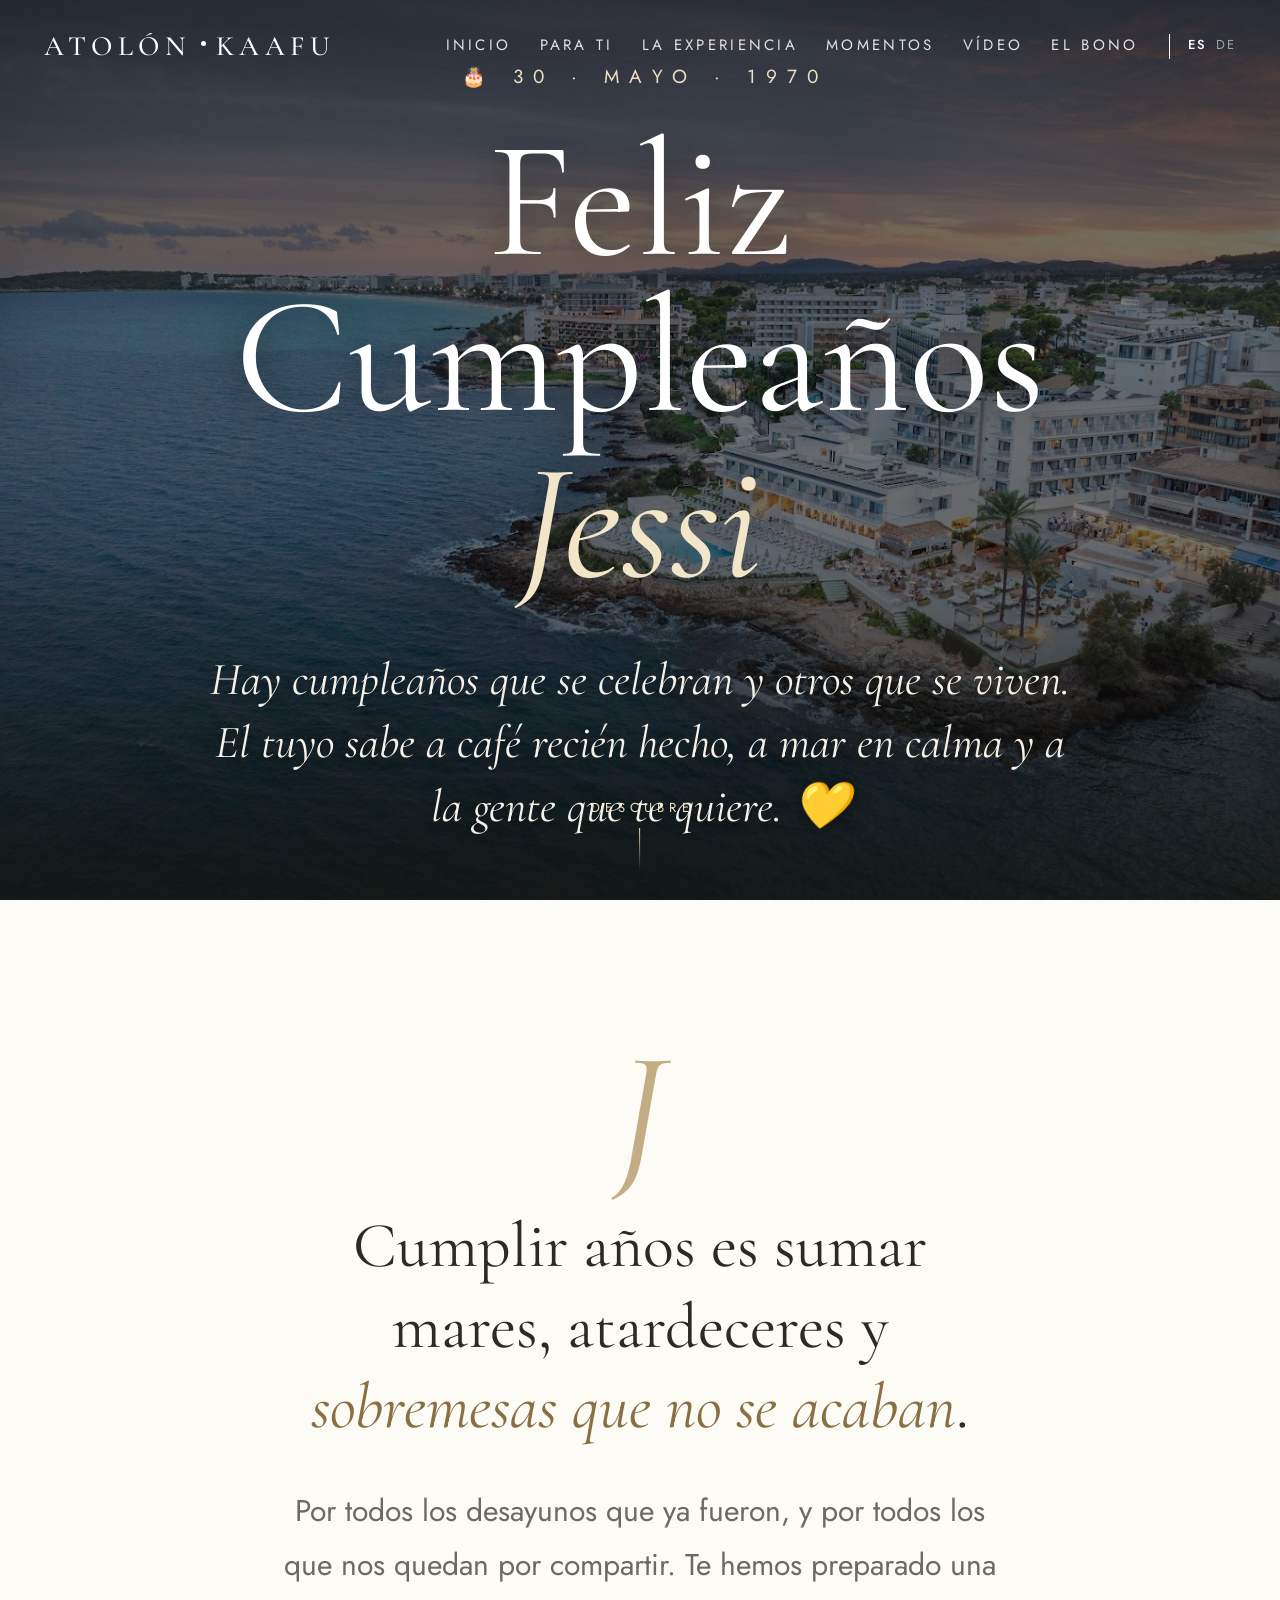
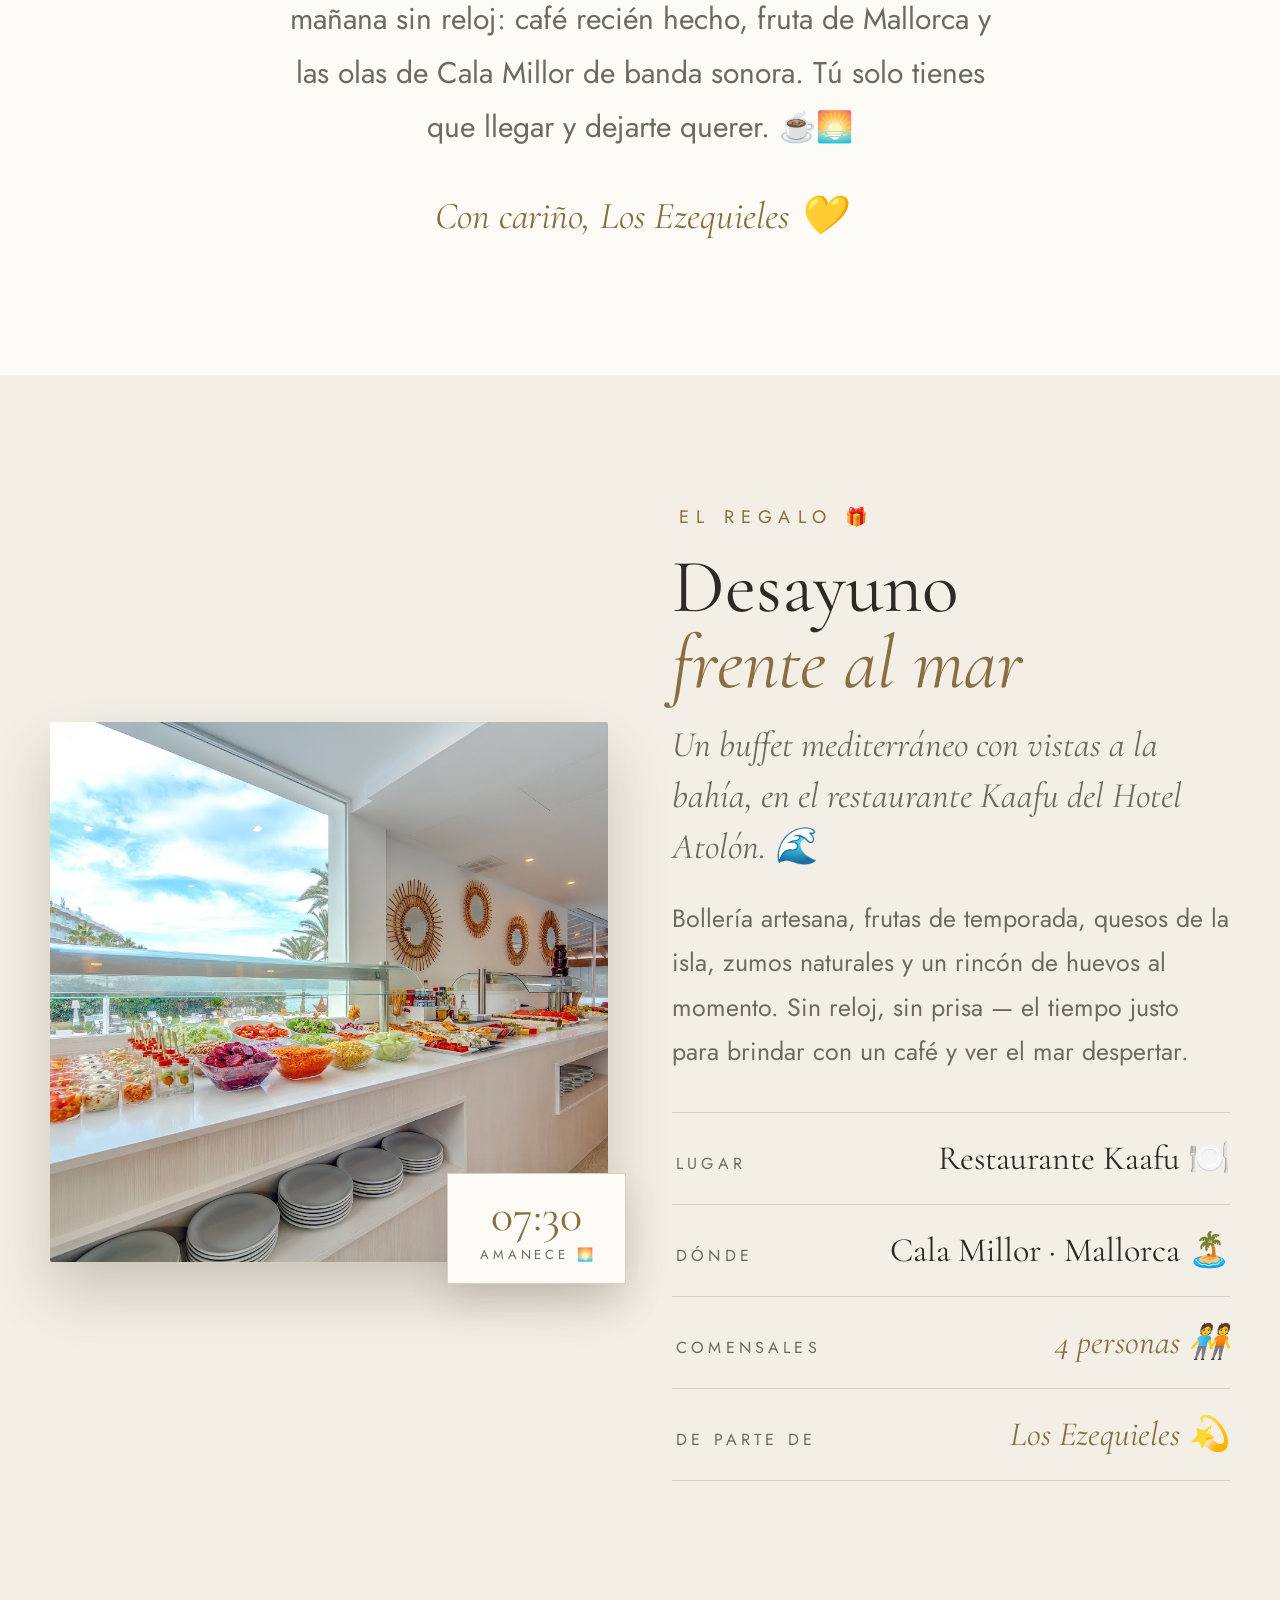
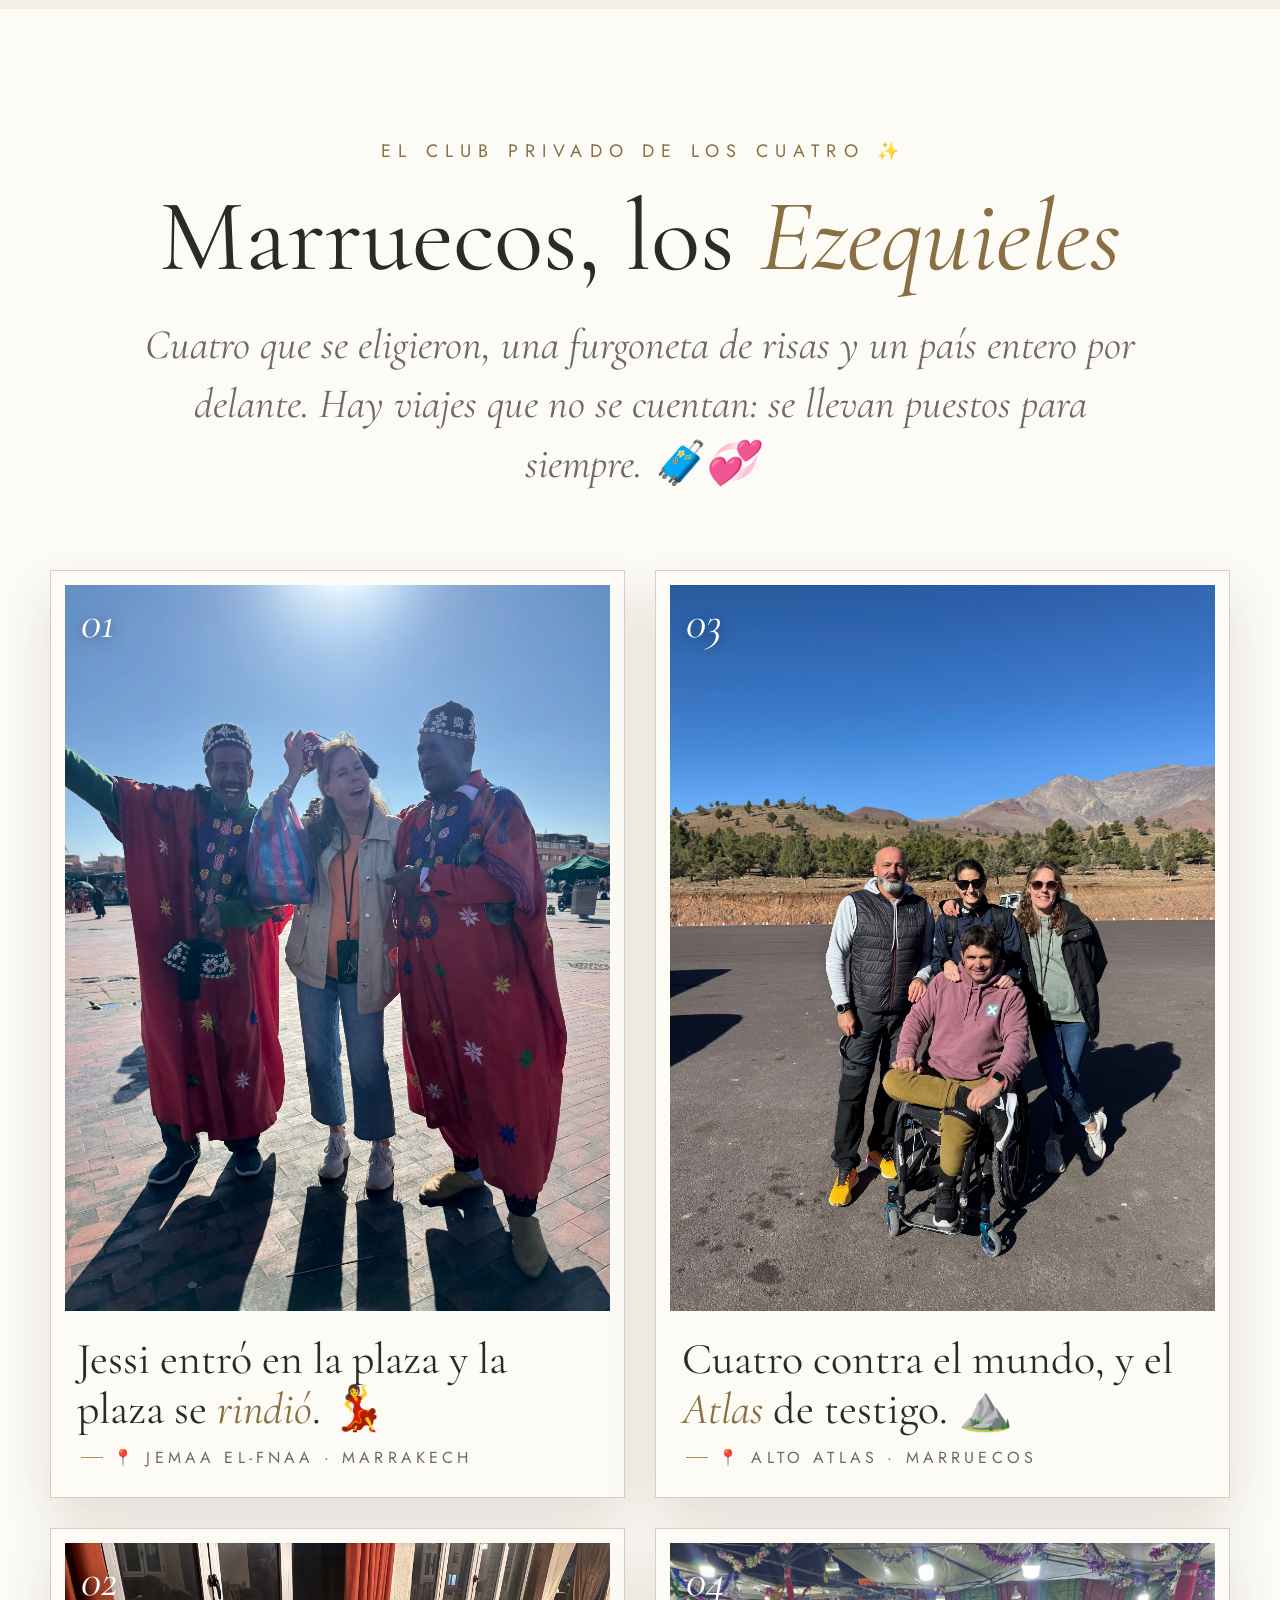
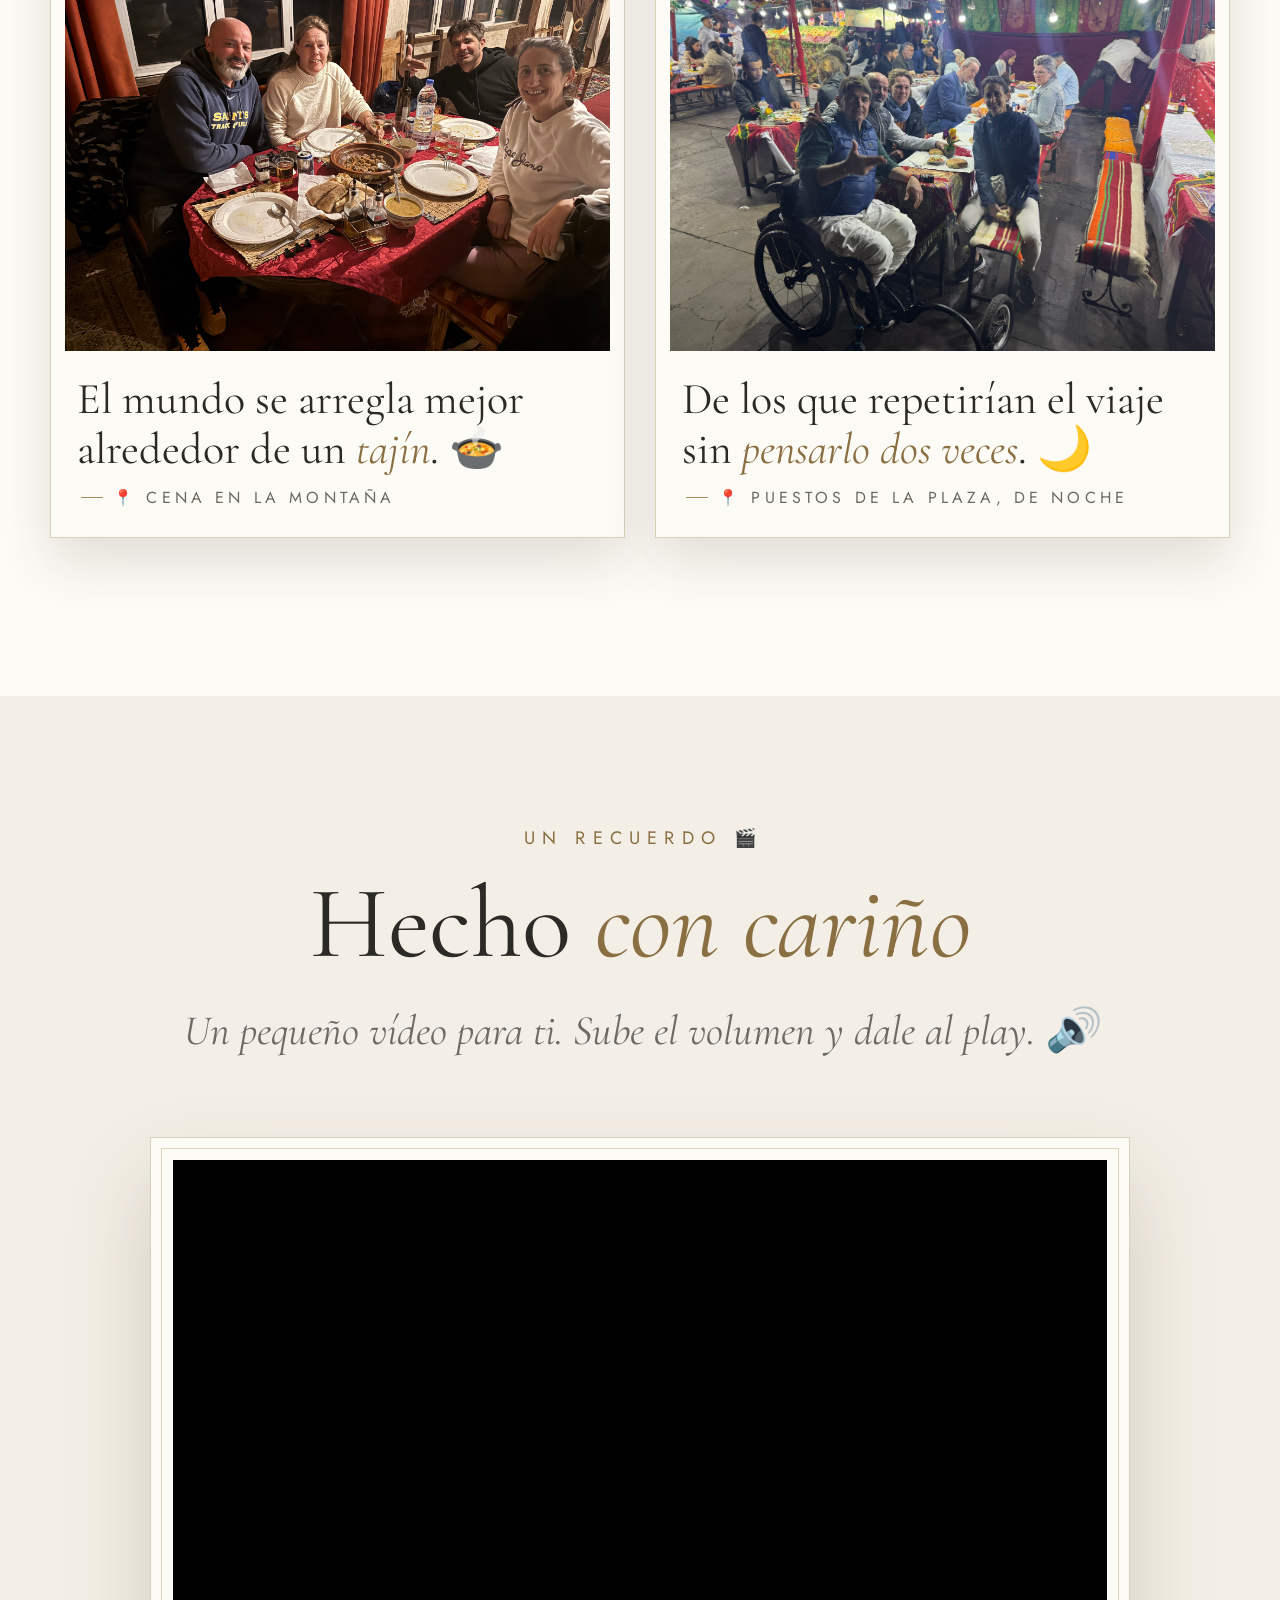
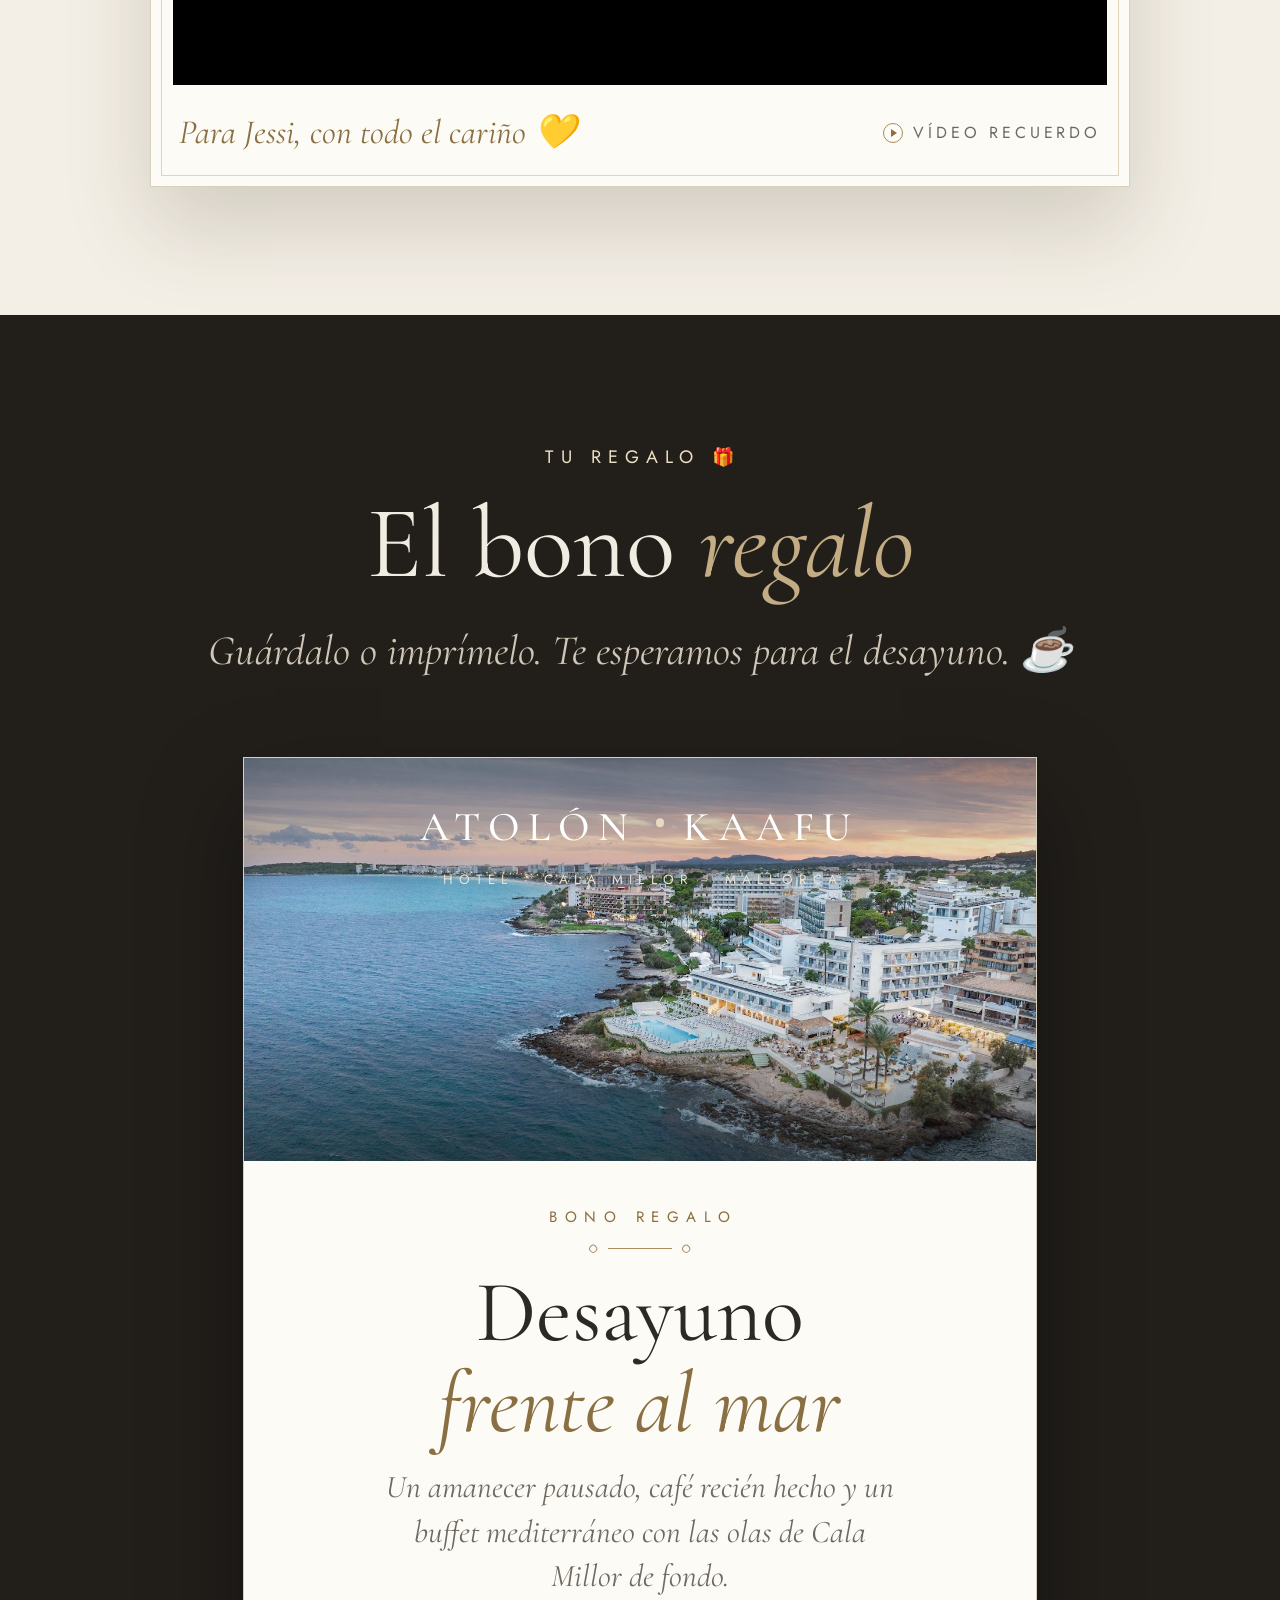
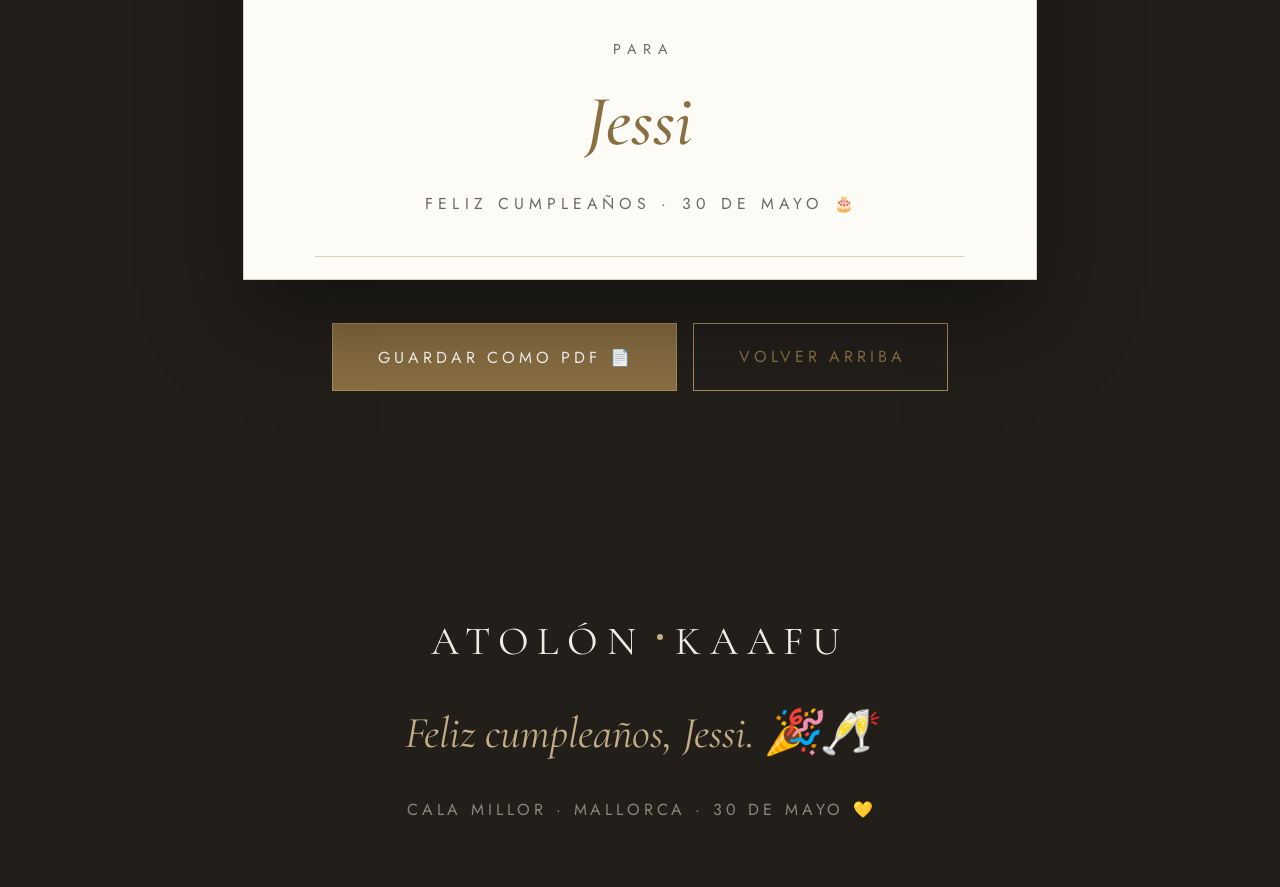
==== commit e9ee9ecf: "Add files via upload" ====
--- a/index.html
+++ b/index.html
@@ -16,9 +16,9 @@
   <nav class="nav" id="nav">
     <div class="logo">Atolón <span class="dot"></span> Kaafu</div>
     <div class="links">
-      <a href="#hero">Inicio</a>
+      <a href="#hero" class="hide-xs">Inicio</a>
       <a href="#mensaje" class="hide-sm">Para ti</a>
-      <a href="#experiencia">La experiencia</a>
+      <a href="#experiencia" class="hide-xs">La experiencia</a>
       <a href="#momentos" class="hide-sm">Momentos</a>
       <a href="#video" class="hide-sm">Vídeo</a>
       <a href="#bono">El bono</a>
--- a/styles.css
+++ b/styles.css
@@ -29,6 +29,7 @@
   line-height:1.62;
   -webkit-font-smoothing:antialiased;
   overflow-x:hidden;
+  overflow-wrap:break-word;
 }
 img{display:block;max-width:100%;}
 a{color:inherit;text-decoration:none;}
@@ -40,7 +41,7 @@
 }
 .eyebrow.light{color:#ecdfc4;}
 
-h1,h2,h3{font-family:var(--serif);font-weight:400;line-height:1.04;}
+h1,h2,h3{font-family:var(--serif);font-weight:400;line-height:1.04;overflow-wrap:break-word;}
 .script{font-style:italic;color:var(--gold-deep);}
 
 /* reveal — JS drives opacity/transform via inline styles (bulletproof).
@@ -86,13 +87,17 @@
 .nav .lang a{font-size:clamp(11px,1.2vw,13px);letter-spacing:.16em;opacity:.55;transition:opacity .3s;}
 .nav .lang a:hover{opacity:.9;}
 .nav .lang a.on{opacity:1;font-weight:500;}
-@media(max-width:860px){
+@media(max-width:880px){
   .nav .links a.hide-sm{display:none;}
 }
-@media(max-width:520px){
-  .nav .logo{font-size:18px;letter-spacing:.14em;}
-  .nav .links{gap:16px;}
-  .nav .links a{font-size:12px;letter-spacing:.12em;}
+@media(max-width:600px){
+  .nav{gap:10px;}
+  .nav .logo{font-size:16px;letter-spacing:.1em;}
+  .nav .logo .dot{width:4px;height:4px;}
+  .nav .links{gap:14px;}
+  .nav .links a{font-size:12px;letter-spacing:.08em;}
+  .nav .links a.hide-xs{display:none;}
+  .nav .lang{padding-left:12px;gap:8px;}
 }
 
 /* ============================================================
@@ -120,7 +125,7 @@
   margin-bottom:clamp(20px,3vw,30px);
 }
 .hero h1{
-  font-size:clamp(64px,13vw,180px);
+  font-size:clamp(42px,13vw,180px);
   font-weight:400;line-height:.94;text-shadow:0 2px 30px rgba(0,0,0,.28);text-wrap:balance;
 }
 .hero h1 .l2{display:block;font-style:italic;color:#f3e6c8;margin-top:.06em;}
@@ -145,7 +150,7 @@
 .section.night{background:var(--night);color:#f1ece1;}
 .wrap{max-width:1180px;margin:0 auto;}
 .sec-head{text-align:center;max-width:1000px;margin:0 auto clamp(48px,7vw,76px);}
-.sec-head h2{font-size:clamp(46px,9vw,112px);margin-top:clamp(14px,2vw,20px);text-wrap:balance;line-height:.98;}
+.sec-head h2{font-size:clamp(34px,8vw,112px);margin-top:clamp(14px,2vw,20px);text-wrap:balance;line-height:.98;hyphens:auto;}
 .sec-head p{font-family:var(--serif);font-style:italic;font-size:clamp(24px,3.7vw,42px);color:var(--soft);margin-top:clamp(18px,2.6vw,28px);line-height:1.42;text-wrap:pretty;}
 
 /* ---------- MENSAJE ---------- */
@@ -173,7 +178,7 @@
 }
 .split .media .tag .n{font-family:var(--serif);font-size:clamp(32px,4vw,46px);color:var(--gold-deep);line-height:1;}
 .split .media .tag .t{font-size:clamp(10px,1.3vw,13px);letter-spacing:.3em;text-transform:uppercase;color:var(--soft);margin-top:6px;padding-left:.3em;}
-.split .copy h2{font-size:clamp(40px,6vw,76px);margin-top:16px;line-height:1.0;}
+.split .copy h2{font-size:clamp(38px,6vw,76px);margin-top:16px;line-height:1.0;hyphens:auto;}
 .split .copy .lede{font-family:var(--serif);font-style:italic;font-size:clamp(24px,3.2vw,36px);color:var(--soft);margin-top:18px;line-height:1.42;}
 .split .copy .p{font-size:clamp(19px,2.2vw,25px);line-height:1.78;color:var(--soft);margin-top:24px;}
 .details{list-style:none;margin-top:clamp(28px,3.4vw,38px);border-top:1px solid var(--line);}
